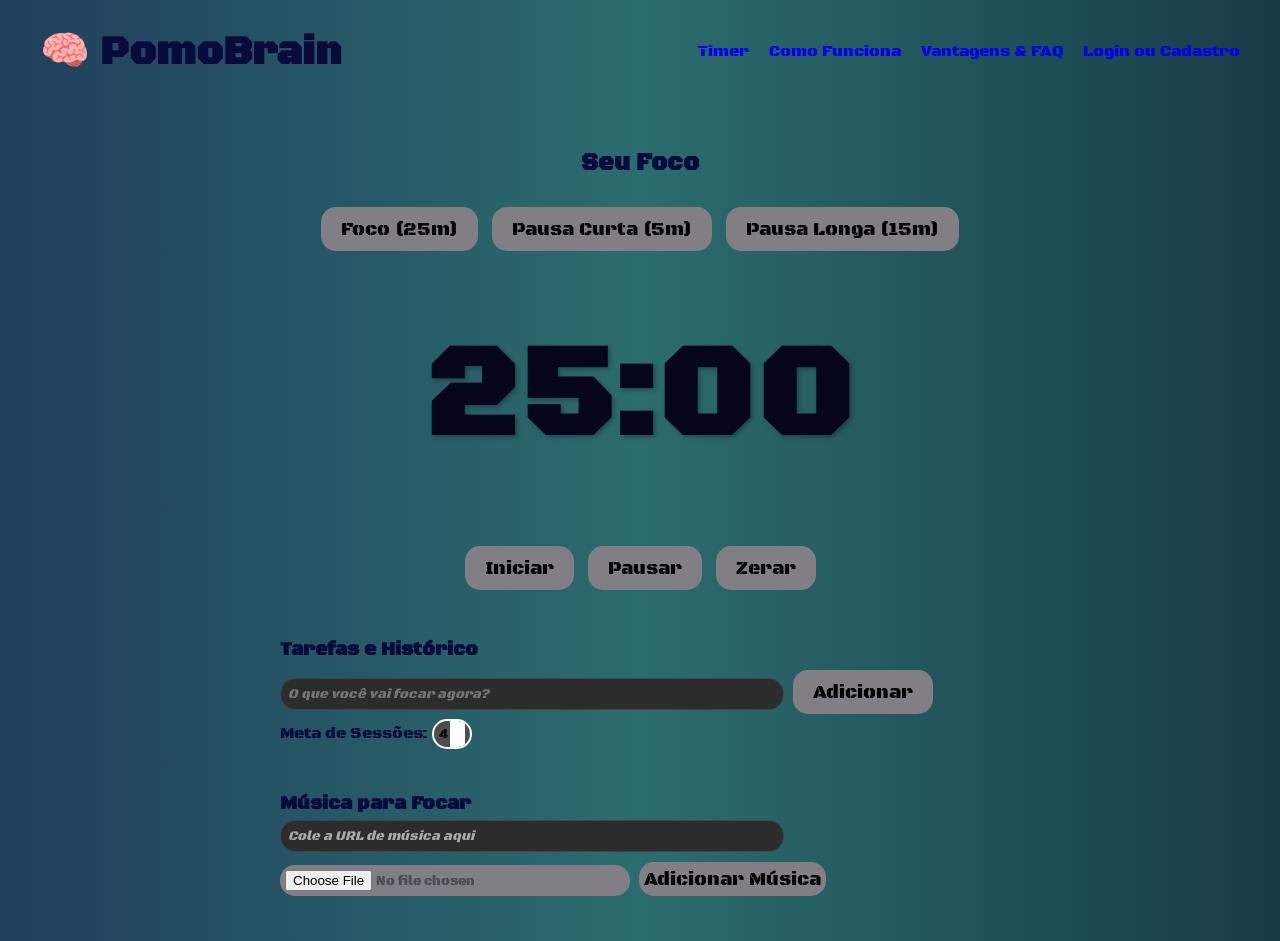
==== index.html @ 1d24f1b7 "Commit inicial do projeto Co-authored-by: Copilot <223556219+Copilot@users.noreply.github.com>" ====
<!DOCTYPE html>
<html lang="en">

<head>
    <meta charset="UTF-8">
    <meta name="viewport" content="width=device-width, initial-scale=1.0">
    <title>PomoBrain</title>
    <link rel="stylesheet" href="style.css">
</head>

<body>
    <header>
        <h1>🧠 PomoBrain</h1>
        <!-- Navegação apontando para os outros arquivos HTML -->
        <nav>
            <ul>
                <li><a href="index.html">Timer</a></li>
                <li><a href="metodo.html">Como Funciona</a></li>
                <li><a href="faq.html">Vantagens & FAQ</a></li>
                <li><a href="Login.html">Login ou Cadastro</a></li>
            </ul>
        </nav>
    </header>
    <main>
        <!-- Bloco do Cronômetro -->
        <section class="timer-container">
            <h2>Seu Foco</h2>
            <div class="modos-pomodoro">
                <button id="btn-foco">Foco (25m)</button>
                <button id="btn-pausa-curta">Pausa Curta (5m)</button>
                <button id="btn-pausa-longa">Pausa Longa (15m)</button>
            </div>
            <div class="display-tempo" id="tempo">25:00</div>
            <div class="controles">
                <button id="btn-iniciar">Iniciar</button>
                <button id="btn-pausar">Pausar</button>
                <button id="btn-zerar">Zerar</button>
            </div>
        </section>

        <!-- Bloco de Tarefas (Conectado ao modelo lógico TAREFA) -->
        <!-- Bloco de Tarefas e Histórico -->
        <section class="tarefas-container">
            <h3>Tarefas e Histórico</h3>

            <!-- Caixa para agrupar o campo de digitar e o botão -->
            <div class="input-grupo">
                <input type="text" id="nova-tarefa" placeholder="O que você vai focar agora?">
                <button id="btn-add-tarefa">Adicionar</button>
            </div>

            <!-- Lista vazia onde o JavaScript vai injetar as tarefas criadas -->
            <ul id="lista-tarefas">
                <!-- As tarefas vão aparecer aqui dentro via JavaScript -->
            </ul>
            <div class="config-sessoes">
                <label for="total-sessoes">Meta de Sessões:</label>
                <input type="number" id="total-sessoes" min="1" value="4">

            </div>
        </section>

        <!-- Bloco de Música (Conectado ao modelo lógico MIDIA_AUDIO) -->
        <section class="musica-container">
            <h3>Música para Focar</h3>
            <input type="url" id="url-musica" placeholder="Cole a URL de música aqui">
            <input type="file" id="arquivo-musica" accept="audio/*">
            <button id="btn-add-musica">Adicionar Música</button>
        </section>
    </main>

</body>

</html>
---- style.css ----
@import url('https://fonts.googleapis.com/css2?family=Black+Ops+One&family=Tiny5+Duo:ital,wght@0,100..900;1,100..900&display=swap');@charset "UTF-8";


* {
    font-family: 'Black Ops One', cursive;
    margin: 0;
    padding: 0;
    box-sizing: border-box;
}
 /* CORPO DA PÁGINA - Fundo escuro para não cansar a vista durante os estudos */
body {
    background-image: linear-gradient(90deg, #203F5C, #2b6c6e, #173B47);
    color: #080a3b;
    line-height: 1.6;
}
.timer-container {
    display: flex;
    flex-direction: column;
    align-items: center;
    justify-content: center;
    gap: 20px;
}


/* CABEÇALHO E MENU - Alinhados usando Flexbox */
header {
    padding: 20px 40px;
    display: flex;
    flex-direction: row;
    justify-content: space-between;
    align-items: center;

}
header h1 {
    font-size: 2.5rem;
    color: #080a3b;
}
nav ul {
    list-style: none;
    display: flex;
    gap: 20px;
}
nav ul li a {
    text-decoration: none;
    font-size: 1rem;
}
main {
    padding: 40px;
    max-width: 800px;
    margin: 0 auto;
    display: flex;
    flex-direction: column;
    gap: 40px;

}

.display-tempo {
    font-size: 8rem;
    font-weight: bold;
    color: #07041e;
    margin: 20px 0;
    letter-spacing: 5px;
    text-shadow: 2px 2px 4px rgba(0, 0, 0, 0.3);
}
button {
    padding: 10px 20px;
    font-size: 1.2rem;
    background-color: #817f84;
    border: none;
    border-radius: 15px;
    cursor: pointer;
    transition: background-color 0.3s ease;
    margin: 5px;


}
button:hover {
    background-color: #6b696d;
}
button:active {
    background-color: #5a585c;
    transform: scale(0.95);
}

input[type="text"], input[type="url"] {
    width: 70%;
    padding: 7px;
    margin-top: 1px;
    border-radius: 15px;
    border: 1px solid #444;
    background-color: #2c2c2c;
    color: rgb(10, 7, 7);
}

input[type="text"], input[type="url"]::placeholder {
    color: #aaa;
    font-style: italic;
}

input[type="file"], input[type="submit"] {
    padding: 5px;
    border-radius: 15px;
    border: none;
    background-color: #817f84;
    color: #4d4c4e;
    cursor: pointer;
    transition: background-color 0.3s ease;
}

#btn-add-musica {
    margin-top: 10px;
    background-color: #817f84;
    color: #000000;
    border: none;
    border-radius: 15px;
    padding: 5px;
    cursor: pointer;
    transition: background-color 0.3s ease;
}

input[type="number"] {
    width: 40px;
    padding: 5px;
    border-radius: 20px;
    border: 2px solid #fdfdfd;
    background-color: #4d4d4d;
    color: #000000;
}
#total-sessoes::-webkit-inner-spin-button,
#total-sessoes::-webkit-outer-spin-button {
  opacity: 1; /* Garante que as setas não fiquem ocultas ou transparentes */
  filter: invert(1) brightness(25); /* Inverte a cor padrão das setas para ficarem escuras sobre o fundo claro do input */
  height: 32px;
  cursor: pointer;

}
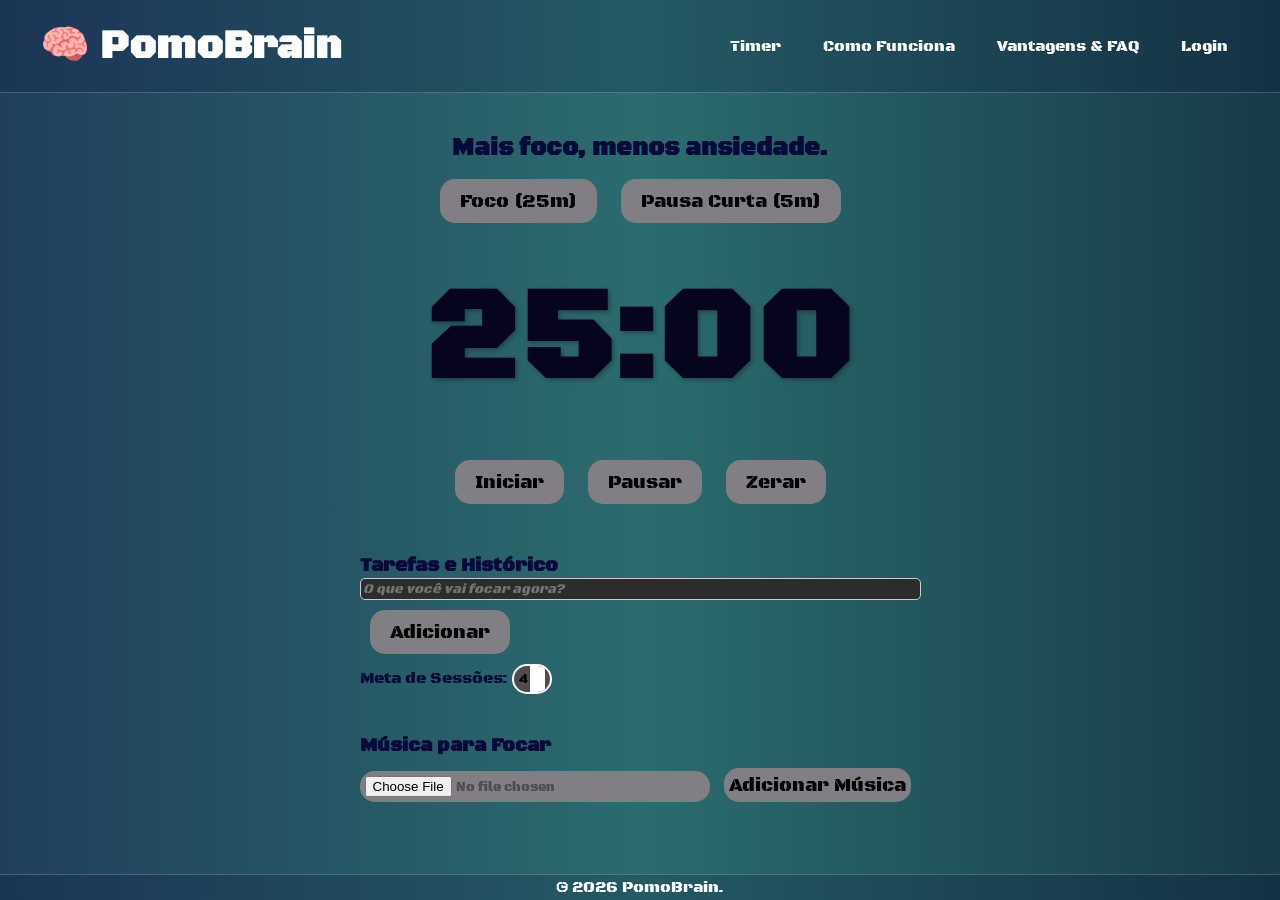
==== commit 3756a9ba: "Melhora navegacao, login e layout das paginas Co-authored-by: Copilot <223556219+Copilot@users.norep" ====
--- a/index.html
+++ b/index.html
@@ -12,23 +12,22 @@
     <header>
         <h1>🧠 PomoBrain</h1>
         <!-- Navegação apontando para os outros arquivos HTML -->
-        <nav>
+        <nav aria-label="Navegação principal">
             <ul>
-                <li><a href="index.html">Timer</a></li>
-                <li><a href="metodo.html">Como Funciona</a></li>
-                <li><a href="faq.html">Vantagens & FAQ</a></li>
-                <li><a href="Login.html">Login ou Cadastro</a></li>
+                <li><a href="index.html" aria-label="Navegação para a página de Timer">Timer</a></li>
+                <li><a href="metodo.html" aria-label="Navegação para a página 'Como Funciona'">Como Funciona</a></li>
+                <li><a href="faq.html" aria-label="Navegação para a página 'Vantagens & FAQ'">Vantagens & FAQ</a></li>
+                <li><a href="login.html" aria-label="Navegação para a página de Login ou Cadastro">Login</a></li>
             </ul>
         </nav>
     </header>
     <main>
         <!-- Bloco do Cronômetro -->
         <section class="timer-container">
-            <h2>Seu Foco</h2>
+            <h2>Mais foco, menos ansiedade.</h2>
             <div class="modos-pomodoro">
                 <button id="btn-foco">Foco (25m)</button>
                 <button id="btn-pausa-curta">Pausa Curta (5m)</button>
-                <button id="btn-pausa-longa">Pausa Longa (15m)</button>
             </div>
             <div class="display-tempo" id="tempo">25:00</div>
             <div class="controles">
@@ -63,11 +62,14 @@
         <!-- Bloco de Música (Conectado ao modelo lógico MIDIA_AUDIO) -->
         <section class="musica-container">
             <h3>Música para Focar</h3>
-            <input type="url" id="url-musica" placeholder="Cole a URL de música aqui">
             <input type="file" id="arquivo-musica" accept="audio/*">
             <button id="btn-add-musica">Adicionar Música</button>
         </section>
     </main>
+    <!-- Rodapé da página -->
+    <footer>
+        <p>&copy; 2026 PomoBrain.</p>
+    </footer>
 
 </body>
 
--- a/style.css
+++ b/style.css
@@ -1,136 +1,197 @@
-@import url('https://fonts.googleapis.com/css2?family=Black+Ops+One&family=Tiny5+Duo:ital,wght@0,100..900;1,100..900&display=swap');@charset "UTF-8";
-
+@charset "UTF-8";
+@import url("https://fonts.googleapis.com/css2?family=Black+Ops+One&family=Tiny5+Duo:ital,wght@0,100..900;1,100..900&display=swap");
 
 * {
-    font-family: 'Black Ops One', cursive;
-    margin: 0;
-    padding: 0;
-    box-sizing: border-box;
-}
- /* CORPO DA PÁGINA - Fundo escuro para não cansar a vista durante os estudos */
-body {
-    background-image: linear-gradient(90deg, #203F5C, #2b6c6e, #173B47);
-    color: #080a3b;
-    line-height: 1.6;
-}
-.timer-container {
-    display: flex;
-    flex-direction: column;
-    align-items: center;
-    justify-content: center;
-    gap: 20px;
+    font-family: "Black Ops One", cursive; /* Define a fonte padrão da página. */
+    margin: 0; /* Remove a margem padrão dos elementos. */
+    padding: 0; /* Remove o espaçamento interno padrão dos elementos. */
+    box-sizing: border-box; /* Inclui bordas e preenchimento no tamanho total dos elementos. */
 }
 
+/* Corpo da página: aplica um fundo escuro para a área de estudo. */
+body {
+    background-image: linear-gradient(90deg, #203f5c, #2b6c6e, #173b47); /* Cria um degradê horizontal no fundo. */
+    color: #080a3b; /* Define a cor padrão do texto. */
+    line-height: 1.3; /* Define a altura das linhas para melhorar a leitura. */
+    max-width: 100%;
+    min-height: 100vh; /* Garante que o corpo ocupe pelo menos a altura da tela. */
+    display: flex; /* Organiza cabeçalho, conteúdo e rodapé em coluna. */
+    flex-direction: column; /* Mantém os elementos principais na ordem vertical. */
+}
 
-/* CABEÇALHO E MENU - Alinhados usando Flexbox */
-header {
-    padding: 20px 40px;
-    display: flex;
-    flex-direction: row;
-    justify-content: space-between;
-    align-items: center;
-
-}
-header h1 {
-    font-size: 2.5rem;
-    color: #080a3b;
-}
-nav ul {
-    list-style: none;
-    display: flex;
-    gap: 20px;
-}
-nav ul li a {
-    text-decoration: none;
-    font-size: 1rem;
-}
-main {
-    padding: 40px;
-    max-width: 800px;
-    margin: 0 auto;
-    display: flex;
-    flex-direction: column;
-    gap: 40px;
+.timer-container {
+    display: flex; /* Organiza os elementos internos com Flexbox. */
+    flex-direction: column; /* Empilha os elementos na vertical. */
+    align-items: center; /* Centraliza os elementos horizontalmente. */
+    justify-content: center; /* Centraliza os elementos verticalmente. */
+    gap: 5px; /* Define o espaço entre os elementos internos. */
 
 }
 
-.display-tempo {
-    font-size: 8rem;
-    font-weight: bold;
-    color: #07041e;
-    margin: 20px 0;
-    letter-spacing: 5px;
-    text-shadow: 2px 2px 4px rgba(0, 0, 0, 0.3);
-}
-button {
-    padding: 10px 20px;
-    font-size: 1.2rem;
-    background-color: #817f84;
-    border: none;
-    border-radius: 15px;
-    cursor: pointer;
-    transition: background-color 0.3s ease;
-    margin: 5px;
-
-
-}
-button:hover {
-    background-color: #6b696d;
-}
-button:active {
-    background-color: #5a585c;
-    transform: scale(0.95);
+/* Cabeçalho e menu: distribui os itens em uma linha. */
+header {
+    background: rgba(8, 10, 59, 0.18); /* Adiciona um fundo escuro semitransparente. */
+    border-bottom: 1px solid rgba(255, 255, 255, 0.2); /* Separa o cabeçalho do conteúdo. */
+    padding: 20px 40px; /* Define o espaçamento interno do cabeçalho. */
+    display: flex; /* Organiza os itens do cabeçalho com Flexbox. */
+    flex-direction: row; /* Posiciona os itens do cabeçalho em uma linha. */
+    justify-content: space-between; /* Distribui os itens com espaço entre eles. */
+    align-items: center; /* Alinha os itens verticalmente ao centro. */
 }
 
-input[type="text"], input[type="url"] {
-    width: 70%;
-    padding: 7px;
-    margin-top: 1px;
-    border-radius: 15px;
-    border: 1px solid #444;
-    background-color: #2c2c2c;
-    color: rgb(10, 7, 7);
+header h1 {
+    font-size: 2.5rem; /* Define o tamanho do título do cabeçalho. */
+    color: #ffffff; /* Define a cor do título como branca. */
 }
 
-input[type="text"], input[type="url"]::placeholder {
-    color: #aaa;
-    font-style: italic;
+nav ul {
+    list-style: none; /* Remove os marcadores da lista de navegação. */
+    display: flex; /* Exibe os itens da navegação em uma linha. */
+    gap: 18px; /* Define o espaço entre os itens da navegação. */
+    align-items: center; /* Alinha os links ao centro. */
 }
 
-input[type="file"], input[type="submit"] {
-    padding: 5px;
-    border-radius: 15px;
-    border: none;
-    background-color: #817f84;
-    color: #4d4c4e;
-    cursor: pointer;
-    transition: background-color 0.3s ease;
+nav a {
+    display: block; /* Faz toda a área do link ser clicável. */
+    text-decoration: none; /* Remove o sublinhado dos links. */
+    font-size: 1rem; /* Define o tamanho da fonte dos links. */
+    color: #ffffff; /* Define a cor dos links como branca. */
+    padding: 8px 12px; /* Mantém o espaçamento interno igual em todos os links. */
+    border-radius: 8px; /* Arredonda os cantos dos links. */
+    transition: background-color 0.2s ease; /* Suaviza o destaque ao interagir. */
+}
+
+nav a:hover,
+nav a:focus-visible {
+    background-color: rgba(255, 255, 255, 0.18); /* Destaca o link ao passar o mouse ou navegar pelo teclado. */
+}
+
+@media (max-width: 640px) {
+    header {
+        flex-direction: column; /* Empilha o título e a navegação em telas estreitas. */
+        gap: 16px; /* Separa o título do menu. */
+        padding: 20px; /* Reduz o espaçamento lateral em telas estreitas. */
+    }
+
+    nav ul {
+        flex-wrap: wrap; /* Permite que os links ocupem mais de uma linha em telas pequenas. */
+        justify-content: center; /* Centraliza os links quando houver quebra de linha. */
+        gap: 8px; /* Reduz o espaço entre os links em telas pequenas. */
+    }
+}
+
+main {
+    flex: 1; /* Ocupa o espaço livre e empurra o rodapé para baixo. */
+    padding: 40px; /* Define o espaçamento interno do conteúdo principal. */
+    max-width: 800px; /* Limita a largura máxima do conteúdo. */
+    margin: 0 auto; /* Centraliza o conteúdo horizontalmente. */
+    display: flex; /* Organiza as seções do conteúdo com Flexbox. */
+    flex-direction: column; /* Empilha as seções verticalmente. */
+    gap: 40px; /* Define o espaço entre as seções. */
+}
+
+.display-tempo {
+    font-size: 8rem; /* Define o tamanho dos números do temporizador. */
+    font-weight: bold; /* Exibe os números do temporizador em negrito. */
+    color: #07041e; /* Define a cor dos números do temporizador. */
+    margin: 20px 0; /* Define o espaço externo acima e abaixo do temporizador. */
+    letter-spacing: 5px; /* Define o espaço entre os caracteres do temporizador. */
+    text-shadow: 2px 2px 4px rgba(0, 0, 0, 0.3); /* Adiciona uma sombra ao texto. */
+}
+
+button {
+    padding: 10px 20px; /* Define o espaçamento interno dos botões. */
+    font-size: 1.2rem; /* Define o tamanho do texto dos botões. */
+    background-color: #817f84; /* Define a cor de fundo dos botões. */
+    border: none; /* Remove a borda padrão dos botões. */
+    border-radius: 15px; /* Arredonda os cantos dos botões. */
+    cursor: pointer; /* Mostra o cursor de clique sobre os botões. */
+    transition: background-color 0.3s ease; /* Suaviza a mudança da cor de fundo. */
+    margin: 10px; /* Define o espaço externo ao redor dos botões. */
+}
+
+button:hover {
+    background-color: #6b696d; /* Escurece o fundo do botão ao passar o cursor. */
+}
+
+button:active {
+    background-color: #5a585c; /* Escurece o fundo do botão enquanto ele é pressionado. */
+    transform: scale(0.95); /* Reduz ligeiramente o botão enquanto ele é pressionado. */
+}
+
+input[type="text"],
+input[type="url"] {
+    width: 70%; /* Define a largura dos campos de texto e URL. */
+    padding: 7px; /* Define o espaçamento interno dos campos. */
+    margin-top: 1px; /* Define o espaço acima dos campos. */
+    border-radius: 15px; /* Arredonda os cantos dos campos. */
+    border: 1px solid #444; /* Define a borda dos campos. */
+    background-color: #2c2c2c; /* Define a cor de fundo dos campos. */
+    color: #ffffff; /* Define a cor do texto digitado nos campos. */
+}
+
+input[type="text"],
+input[type="url"]::placeholder {
+    color: #aaa; /* Define a cor do texto de orientação do campo. */
+    font-style: italic; /* Exibe o texto de orientação em itálico. */
+}
+
+input[type="file"],
+input[type="submit"] {
+    padding: 5px; /* Define o espaçamento interno dos controles de arquivo e envio. */
+    border-radius: 15px; /* Arredonda os cantos dos controles. */
+    border: none; /* Remove a borda padrão dos controles. */
+    background-color: #817f84; /* Define a cor de fundo dos controles. */
+    color: #4d4c4e; /* Define a cor do texto dos controles. */
+    cursor: pointer; /* Mostra o cursor de clique sobre os controles. */
+    transition: background-color 0.3s ease; /* Suaviza a mudança da cor de fundo. */
 }
 
 #btn-add-musica {
-    margin-top: 10px;
-    background-color: #817f84;
-    color: #000000;
-    border: none;
-    border-radius: 15px;
-    padding: 5px;
-    cursor: pointer;
-    transition: background-color 0.3s ease;
+    margin-top: 10px; /* Define o espaço acima do botão de adicionar música. */
+    background-color: #817f84; /* Define a cor de fundo do botão. */
+    color: #000000; /* Define a cor do texto do botão. */
+    border: none; /* Remove a borda do botão. */
+    border-radius: 15px; /* Arredonda os cantos do botão. */
+    padding: 5px; /* Define o espaçamento interno do botão. */
+    cursor: pointer; /* Mostra o cursor de clique sobre o botão. */
+    transition: background-color 0.3s ease; /* Suaviza a mudança da cor de fundo. */
 }
 
 input[type="number"] {
-    width: 40px;
-    padding: 5px;
-    border-radius: 20px;
-    border: 2px solid #fdfdfd;
-    background-color: #4d4d4d;
-    color: #000000;
+    width: 40px; /* Define a largura do campo numérico. */
+    padding: 5px; /* Define o espaçamento interno do campo numérico. */
+    border-radius: 20px; /* Arredonda os cantos do campo numérico. */
+    border: 2px solid #fdfdfd; /* Define a borda clara do campo numérico. */
+    background-color: #4d4d4d; /* Define a cor de fundo do campo numérico. */
+    color: #000000; /* Define a cor do valor digitado. */
 }
+
 #total-sessoes::-webkit-inner-spin-button,
 #total-sessoes::-webkit-outer-spin-button {
-  opacity: 1; /* Garante que as setas não fiquem ocultas ou transparentes */
-  filter: invert(1) brightness(25); /* Inverte a cor padrão das setas para ficarem escuras sobre o fundo claro do input */
-  height: 32px;
-  cursor: pointer;
+    opacity: 1; /* Mantém as setas do campo numérico visíveis. */
+    filter: invert(1) brightness(25); /* Ajusta a cor das setas para contrastar com o fundo claro. */
+    height: 32px; /* Define a altura das setas do campo numérico. */
+    cursor: pointer; /* Mostra o cursor de clique sobre as setas. */
+}
 
+input[type="text"],
+input[type="email"],
+input[type="password"] {
+    width: 100%;
+    padding: 2px;
+    border: 1px solid #ccc;
+    border-radius: 5px;
+    outline: none;
+    margin: auto;
+}
+
+footer {
+    background: rgba(8, 10, 59, 0.18); /* Adiciona um fundo escuro semitransparente ao rodapé. */
+    border-top: 1px solid rgba(255, 255, 255, 0.2); /* Separa o rodapé do conteúdo. */
+    padding: 2px 4px; /* Define o espaçamento interno do rodapé. */
+    text-align: center; /* Centraliza o texto do rodapé. */
+    color: #ffffff; /* Define a cor do texto do rodapé como branca. */
+    box-sizing: border-box; /* Inclui bordas e preenchimento no tamanho total do rodapé. */
+    
 }
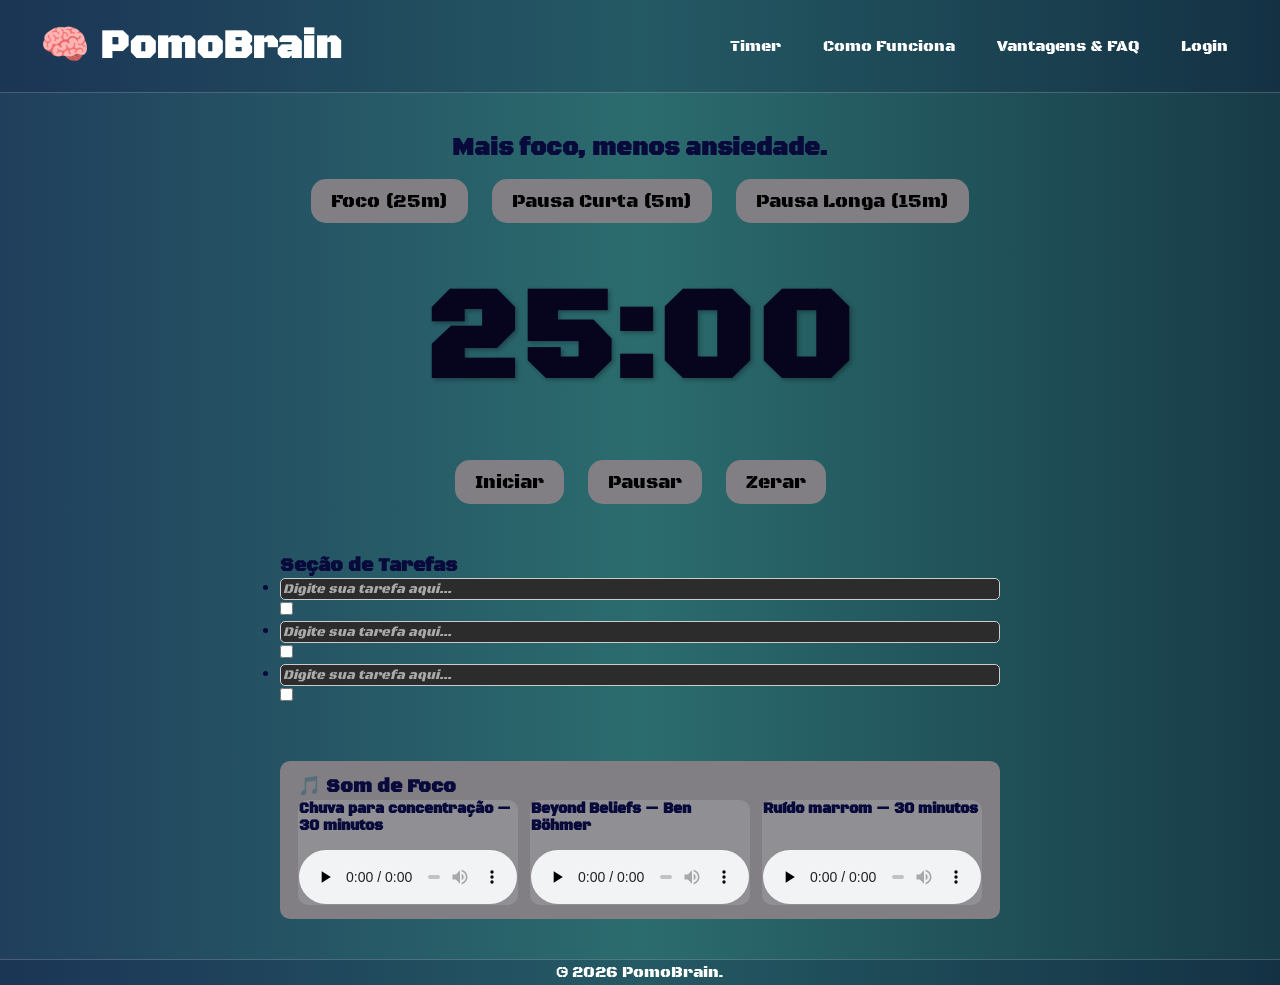
==== commit cfd59c73: ""Commit anterior ao JS"" ====
--- a/index.html
+++ b/index.html
@@ -1,76 +1,119 @@
 <!DOCTYPE html>
-<html lang="en">
+<html lang="pt-BR">
 
 <head>
     <meta charset="UTF-8">
     <meta name="viewport" content="width=device-width, initial-scale=1.0">
     <title>PomoBrain</title>
     <link rel="stylesheet" href="style.css">
+
 </head>
 
 <body>
-    <header>
-        <h1>🧠 PomoBrain</h1>
+    <div class="cabecalho" role="banner">
+        <h1 class="titulo-principal">🧠 PomoBrain</h1>
         <!-- Navegação apontando para os outros arquivos HTML -->
-        <nav aria-label="Navegação principal">
-            <ul>
-                <li><a href="index.html" aria-label="Navegação para a página de Timer">Timer</a></li>
-                <li><a href="metodo.html" aria-label="Navegação para a página 'Como Funciona'">Como Funciona</a></li>
-                <li><a href="faq.html" aria-label="Navegação para a página 'Vantagens & FAQ'">Vantagens & FAQ</a></li>
-                <li><a href="login.html" aria-label="Navegação para a página de Login ou Cadastro">Login</a></li>
+        <div class="nav" role="navigation" aria-label="Navegação principal">
+            <ul class="lista-navegacao">
+                <li class="item-navegacao"><a class="link-navegacao" href="index.html"
+                        aria-label="Navegação para a página de Timer">Timer</a></li>
+                <li class="item-navegacao"><a class="link-navegacao" href="metodo.html"
+                        aria-label="Navegação para a página 'Como Funciona'">Como Funciona</a></li>
+                <li class="item-navegacao"><a class="link-navegacao" href="faq.html"
+                        aria-label="Navegação para a página 'Vantagens & FAQ'">Vantagens & FAQ</a></li>
+                <li class="item-navegacao"><a class="link-navegacao" href="login.html"
+                        aria-label="Navegação para a página de Login ou Cadastro">Login</a></li>
             </ul>
-        </nav>
-    </header>
-    <main>
+        </div>
+    </div>
+    <div class="pagina-principal" role="main">
         <!-- Bloco do Cronômetro -->
-        <section class="timer-container">
-            <h2>Mais foco, menos ansiedade.</h2>
-            <div class="modos-pomodoro">
-                <button id="btn-foco">Foco (25m)</button>
-                <button id="btn-pausa-curta">Pausa Curta (5m)</button>
-            </div>
-            <div class="display-tempo" id="tempo">25:00</div>
-            <div class="controles">
-                <button id="btn-iniciar">Iniciar</button>
-                <button id="btn-pausar">Pausar</button>
-                <button id="btn-zerar">Zerar</button>
-            </div>
-        </section>
+        <div class="timer-container secao-timer" role="region" aria-labelledby="titulo-timer">
+            <h2 class="titulo-secao" id="titulo-timer">Mais foco, menos ansiedade.</h2>
 
-        <!-- Bloco de Tarefas (Conectado ao modelo lógico TAREFA) -->
-        <!-- Bloco de Tarefas e Histórico -->
-        <section class="tarefas-container">
-            <h3>Tarefas e Histórico</h3>
-
-            <!-- Caixa para agrupar o campo de digitar e o botão -->
-            <div class="input-grupo">
-                <input type="text" id="nova-tarefa" placeholder="O que você vai focar agora?">
-                <button id="btn-add-tarefa">Adicionar</button>
+            <div class="modos-pomodoro controles-modo" role="group" aria-label="Escolha o modo do cronômetro">
+                <button id="btn-foco" type="button" data-duracao="25" aria-pressed="true">Foco (25m)</button>
+                <button id="btn-pausa-curta" type="button" data-duracao="5" aria-pressed="false">Pausa Curta (5m)</button>
+                <button id="btn-pausa-longa" type="button" data-duracao="15" aria-pressed="false">Pausa Longa (15m)</button>
             </div>
 
-            <!-- Lista vazia onde o JavaScript vai injetar as tarefas criadas -->
-            <ul id="lista-tarefas">
-                <!-- As tarefas vão aparecer aqui dentro via JavaScript -->
-            </ul>
-            <div class="config-sessoes">
-                <label for="total-sessoes">Meta de Sessões:</label>
-                <input type="number" id="total-sessoes" min="1" value="4">
+            <div class="display-tempo" id="tempo" role="timer" aria-label="Tempo restante">25:00</div>
 
+            <div class="controles controles-timer" role="group" aria-label="Controles do cronômetro">
+                <button id="btn-iniciar" type="button">Iniciar</button>
+                <button id="btn-pausar" type="button">Pausar</button>
+                <button id="btn-zerar" type="button">Zerar</button>
             </div>
-        </section>
+        </div>
+    <!-- Bloco de Tarefas (Conectado ao modelo lógico TAREFA) -->
+    <!-- Bloco de Tarefas e Histórico -->
+    <div class="secao-tarefas" role="region" aria-labelledby="titulo-tarefas">
 
-        <!-- Bloco de Música (Conectado ao modelo lógico MIDIA_AUDIO) -->
-        <section class="musica-container">
-            <h3>Música para Focar</h3>
-            <input type="file" id="arquivo-musica" accept="audio/*">
-            <button id="btn-add-musica">Adicionar Música</button>
-        </section>
-    </main>
+        <h3 class="titulo-secao" id="titulo-tarefas"> Seção de Tarefas</h3>
+
+        <ul class="lista-simulada">
+            <li class="linha-tarefa">
+                <input type="text" class="texto-tarefa" placeholder="Digite sua tarefa aqui..."
+                    aria-label="Descrição da tarefa 1">
+                <input type="checkbox" id="t1" aria-label="Marcar tarefa 1 como concluída">
+            </li>
+            <li class="linha-tarefa">
+                <input type="text" class="texto-tarefa" placeholder="Digite sua tarefa aqui..."
+                    aria-label="Descrição da tarefa 2">
+                <input type="checkbox" id="t2" aria-label="Marcar tarefa 2 como concluída">
+            </li>
+            <li class="linha-tarefa">
+                <input type="text" class="texto-tarefa" placeholder="Digite sua tarefa aqui..."
+                    aria-label="Descrição da tarefa 3">
+                <input type="checkbox" id="t3" aria-label="Marcar tarefa 3 como concluída">
+            </li>
+        </ul>
+
+    </div>
+
+    <!-- Bloco de Música -->
+    <div class="musica-container secao-musica" role="region" aria-labelledby="titulo-musica">
+        <h3 class="titulo-secao" id="titulo-musica">🎵 Som de Foco</h3>
+
+        <div class="lista-musicas">
+            <div class="faixa-musical">
+                <h4>Chuva para concentração — 30 minutos</h4>
+                <audio controls loop preload="none" aria-label="Ouvir sons de chuva para concentração">
+                    <source src="../musicas/musica1.mp3"
+                        type="audio/mpeg">
+                    Seu navegador não oferece suporte à reprodução de áudio.
+                </audio>
+            </div>
+
+            <div class="faixa-musical">
+                <h4>Beyond Beliefs — Ben Böhmer</h4>
+                <audio controls loop preload="none" aria-label="Ouvir Beyond Beliefs, de Ben Böhmer">
+                    <source
+                        src="../musicas/musica2.mp3"
+                        type="audio/mpeg">
+                    Seu navegador não oferece suporte à reprodução de áudio.
+                </audio>
+            </div>
+
+            <div class="faixa-musical">
+                <h4>Ruído marrom — 30 minutos</h4>
+                <audio controls loop preload="none" aria-label="Ouvir ruído marrom por 30 minutos">
+                    <source
+                        src="../musicas/musica3.mp3"
+                        type="audio/mpeg">
+                    Seu navegador não oferece suporte à reprodução de áudio.
+                </audio>
+            </div>
+        </div>
+    </div>
+
+    </div>
     <!-- Rodapé da página -->
-    <footer>
-        <p>&copy; 2026 PomoBrain.</p>
-    </footer>
+    <div class="rodape" role="contentinfo">
+        <p class="texto-rodape">&copy; 2026 PomoBrain.</p>
+    </div>
 
+   
 </body>
 
 </html>
--- a/style.css
+++ b/style.css
@@ -1,197 +1,326 @@
-@charset "UTF-8";
-@import url("https://fonts.googleapis.com/css2?family=Black+Ops+One&family=Tiny5+Duo:ital,wght@0,100..900;1,100..900&display=swap");
-
+@charset "UTF-8"; /* Permite usar caracteres acentuados nesta folha de estilos. */
+@import url("https://fonts.googleapis.com/css2?family=Black+Ops+One&display=swap"); /* Carrega a fonte usada no site. */
+
+/* Define a fonte e o cálculo de tamanho padrão dos elementos. */
 * {
-    font-family: "Black Ops One", cursive; /* Define a fonte padrão da página. */
-    margin: 0; /* Remove a margem padrão dos elementos. */
-    padding: 0; /* Remove o espaçamento interno padrão dos elementos. */
-    box-sizing: border-box; /* Inclui bordas e preenchimento no tamanho total dos elementos. */
-}
-
-/* Corpo da página: aplica um fundo escuro para a área de estudo. */
+    font-family: "Black Ops One", cursive; /* Aplica a fonte principal em toda a interface. */
+    margin: 0; /* Remove margens padrão do navegador. */
+    padding: 0; /* Remove espaçamentos internos padrão do navegador. */
+    box-sizing: border-box; /* Inclui bordas e espaçamentos no tamanho dos elementos. */
+}
+
+/* Organiza o fundo e as áreas principais da página. */
 body {
-    background-image: linear-gradient(90deg, #203f5c, #2b6c6e, #173b47); /* Cria um degradê horizontal no fundo. */
+    background-image: linear-gradient(90deg, #203f5c, #2b6c6e, #173b47); /* Cria o fundo em degradê. */
     color: #080a3b; /* Define a cor padrão do texto. */
-    line-height: 1.3; /* Define a altura das linhas para melhorar a leitura. */
-    max-width: 100%;
-    min-height: 100vh; /* Garante que o corpo ocupe pelo menos a altura da tela. */
-    display: flex; /* Organiza cabeçalho, conteúdo e rodapé em coluna. */
-    flex-direction: column; /* Mantém os elementos principais na ordem vertical. */
-}
-
+    line-height: 1.3; /* Controla a distância entre linhas de texto. */
+    min-height: 100vh; /* Faz a página ocupar pelo menos a altura da janela. */
+    display: flex; /* Organiza o conteúdo em uma coluna flexível. */
+    flex-direction: column; /* Posiciona cabeçalho, conteúdo e rodapé em sequência vertical. */
+}
+
+/* Centraliza e empilha os controles do cronômetro. */
 .timer-container {
-    display: flex; /* Organiza os elementos internos com Flexbox. */
-    flex-direction: column; /* Empilha os elementos na vertical. */
-    align-items: center; /* Centraliza os elementos horizontalmente. */
-    justify-content: center; /* Centraliza os elementos verticalmente. */
-    gap: 5px; /* Define o espaço entre os elementos internos. */
-
-}
-
-/* Cabeçalho e menu: distribui os itens em uma linha. */
-header {
-    background: rgba(8, 10, 59, 0.18); /* Adiciona um fundo escuro semitransparente. */
+    display: flex; /* Ativa o alinhamento flexível dos controles. */
+    flex-direction: column; /* Coloca os controles um abaixo do outro. */
+    align-items: center; /* Centraliza os controles horizontalmente. */
+    justify-content: center; /* Centraliza os controles verticalmente. */
+    gap: 5px; /* Adiciona espaço entre os controles. */
+}
+
+/* Organiza o título e a navegação no cabeçalho. */
+.cabecalho {
+    background: rgba(8, 10, 59, 0.18); /* Aplica um fundo escuro translúcido. */
     border-bottom: 1px solid rgba(255, 255, 255, 0.2); /* Separa o cabeçalho do conteúdo. */
-    padding: 20px 40px; /* Define o espaçamento interno do cabeçalho. */
-    display: flex; /* Organiza os itens do cabeçalho com Flexbox. */
-    flex-direction: row; /* Posiciona os itens do cabeçalho em uma linha. */
-    justify-content: space-between; /* Distribui os itens com espaço entre eles. */
-    align-items: center; /* Alinha os itens verticalmente ao centro. */
-}
-
-header h1 {
-    font-size: 2.5rem; /* Define o tamanho do título do cabeçalho. */
-    color: #ffffff; /* Define a cor do título como branca. */
-}
-
-nav ul {
-    list-style: none; /* Remove os marcadores da lista de navegação. */
-    display: flex; /* Exibe os itens da navegação em uma linha. */
-    gap: 18px; /* Define o espaço entre os itens da navegação. */
-    align-items: center; /* Alinha os links ao centro. */
-}
-
-nav a {
-    display: block; /* Faz toda a área do link ser clicável. */
-    text-decoration: none; /* Remove o sublinhado dos links. */
-    font-size: 1rem; /* Define o tamanho da fonte dos links. */
-    color: #ffffff; /* Define a cor dos links como branca. */
-    padding: 8px 12px; /* Mantém o espaçamento interno igual em todos os links. */
+    padding: 20px 40px; /* Define o espaço interno do cabeçalho. */
+    display: flex; /* Alinha título e navegação em uma linha. */
+    justify-content: space-between; /* Afasta o título da navegação. */
+    align-items: center; /* Alinha os itens verticalmente. */
+}
+
+/* Destaca o título do site. */
+.titulo-principal {
+    font-size: 2.5rem; /* Define o tamanho do título. */
+    color: #ffffff; /* Exibe o título em branco. */
+}
+
+/* Exibe os links de navegação em uma linha. */
+.lista-navegacao {
+    list-style: none; /* Remove os marcadores da lista. */
+    display: flex; /* Alinha os links horizontalmente. */
+    gap: 18px; /* Espaça os links. */
+    align-items: center; /* Alinha os links verticalmente. */
+}
+
+/* Define a aparência e a área clicável dos links. */
+.link-navegacao {
+    display: block; /* Torna toda a área interna clicável. */
+    text-decoration: none; /* Remove o sublinhado. */
+    font-size: 1rem; /* Define o tamanho do texto dos links. */
+    color: #ffffff; /* Exibe os links em branco. */
+    padding: 8px 12px; /* Aumenta a área clicável dos links. */
     border-radius: 8px; /* Arredonda os cantos dos links. */
-    transition: background-color 0.2s ease; /* Suaviza o destaque ao interagir. */
-}
-
-nav a:hover,
-nav a:focus-visible {
-    background-color: rgba(255, 255, 255, 0.18); /* Destaca o link ao passar o mouse ou navegar pelo teclado. */
-}
-
+    transition: background-color 0.2s ease; /* Suaviza a mudança de fundo ao interagir. */
+}
+
+/* Destaca os links ao passar o mouse ou navegar pelo teclado. */
+.link-navegacao:hover,
+.link-navegacao:focus-visible {
+    background-color: rgba(255, 255, 255, 0.18); /* Aplica um fundo claro translúcido. */
+}
+
+/* Ajusta o cabeçalho e a navegação em telas estreitas. */
 @media (max-width: 640px) {
-    header {
-        flex-direction: column; /* Empilha o título e a navegação em telas estreitas. */
-        gap: 16px; /* Separa o título do menu. */
-        padding: 20px; /* Reduz o espaçamento lateral em telas estreitas. */
+    .cabecalho {
+        flex-direction: column; /* Empilha o título e a navegação. */
+        gap: 16px; /* Separa o título dos links. */
+        padding: 20px; /* Reduz o espaço lateral do cabeçalho. */
     }
 
-    nav ul {
-        flex-wrap: wrap; /* Permite que os links ocupem mais de uma linha em telas pequenas. */
-        justify-content: center; /* Centraliza os links quando houver quebra de linha. */
-        gap: 8px; /* Reduz o espaço entre os links em telas pequenas. */
+    .lista-navegacao {
+        flex-wrap: wrap; /* Permite que os links ocupem mais de uma linha. */
+        justify-content: center; /* Centraliza os links quando eles quebrarem de linha. */
+        gap: 8px; /* Reduz o espaço entre os links. */
     }
 }
 
-main {
-    flex: 1; /* Ocupa o espaço livre e empurra o rodapé para baixo. */
-    padding: 40px; /* Define o espaçamento interno do conteúdo principal. */
-    max-width: 800px; /* Limita a largura máxima do conteúdo. */
+/* Limita e centraliza o conteúdo de todas as páginas. */
+.pagina-principal {
+    flex: 1; /* Ocupa o espaço livre e mantém o rodapé no fim da página. */
+    padding: 40px; /* Adiciona espaço ao redor do conteúdo. */
+    max-width: 800px; /* Evita que o conteúdo fique largo demais. */
     margin: 0 auto; /* Centraliza o conteúdo horizontalmente. */
-    display: flex; /* Organiza as seções do conteúdo com Flexbox. */
-    flex-direction: column; /* Empilha as seções verticalmente. */
-    gap: 40px; /* Define o espaço entre as seções. */
-}
-
+    display: flex; /* Organiza as seções em coluna. */
+    flex-direction: column; /* Empilha as seções. */
+    gap: 40px; /* Separa as seções. */
+}
+
+/* Destaca o tempo exibido no cronômetro. */
 .display-tempo {
-    font-size: 8rem; /* Define o tamanho dos números do temporizador. */
-    font-weight: bold; /* Exibe os números do temporizador em negrito. */
-    color: #07041e; /* Define a cor dos números do temporizador. */
-    margin: 20px 0; /* Define o espaço externo acima e abaixo do temporizador. */
-    letter-spacing: 5px; /* Define o espaço entre os caracteres do temporizador. */
-    text-shadow: 2px 2px 4px rgba(0, 0, 0, 0.3); /* Adiciona uma sombra ao texto. */
-}
-
+    font-size: 8rem; /* Aumenta os números do cronômetro. */
+    font-weight: bold; /* Reforça o destaque dos números. */
+    color: #07041e; /* Define a cor do tempo. */
+    margin: 20px 0; /* Separa o tempo dos controles. */
+    letter-spacing: 5px; /* Afasta os caracteres. */
+    text-shadow: 2px 2px 4px rgba(0, 0, 0, 0.3); /* Adiciona sombra ao texto. */
+}
+
+/* Define a aparência padrão dos botões. */
 button {
-    padding: 10px 20px; /* Define o espaçamento interno dos botões. */
-    font-size: 1.2rem; /* Define o tamanho do texto dos botões. */
-    background-color: #817f84; /* Define a cor de fundo dos botões. */
-    border: none; /* Remove a borda padrão dos botões. */
-    border-radius: 15px; /* Arredonda os cantos dos botões. */
-    cursor: pointer; /* Mostra o cursor de clique sobre os botões. */
-    transition: background-color 0.3s ease; /* Suaviza a mudança da cor de fundo. */
-    margin: 10px; /* Define o espaço externo ao redor dos botões. */
-}
-
+    padding: 10px 20px; /* Define o espaço interno do botão. */
+    font-size: 1.2rem; /* Define o tamanho do texto do botão. */
+    background-color: #817f84; /* Define a cor de fundo do botão. */
+    border: none; /* Remove a borda padrão. */
+    border-radius: 15px; /* Arredonda os cantos. */
+    cursor: pointer; /* Indica que o botão pode ser clicado. */
+    transition: background-color 0.3s ease; /* Suaviza a mudança de cor. */
+    margin: 10px; /* Separa o botão dos elementos próximos. */
+}
+
+/* Escurece o botão quando o cursor está sobre ele. */
 button:hover {
-    background-color: #6b696d; /* Escurece o fundo do botão ao passar o cursor. */
-}
-
+    background-color: #6b696d; /* Aplica um fundo mais escuro. */
+}
+
+/* Indica visualmente quando o botão está pressionado. */
 button:active {
-    background-color: #5a585c; /* Escurece o fundo do botão enquanto ele é pressionado. */
-    transform: scale(0.95); /* Reduz ligeiramente o botão enquanto ele é pressionado. */
-}
-
-input[type="text"],
-input[type="url"] {
-    width: 70%; /* Define a largura dos campos de texto e URL. */
-    padding: 7px; /* Define o espaçamento interno dos campos. */
-    margin-top: 1px; /* Define o espaço acima dos campos. */
-    border-radius: 15px; /* Arredonda os cantos dos campos. */
-    border: 1px solid #444; /* Define a borda dos campos. */
-    background-color: #2c2c2c; /* Define a cor de fundo dos campos. */
-    color: #ffffff; /* Define a cor do texto digitado nos campos. */
-}
-
-input[type="text"],
-input[type="url"]::placeholder {
-    color: #aaa; /* Define a cor do texto de orientação do campo. */
-    font-style: italic; /* Exibe o texto de orientação em itálico. */
-}
-
-input[type="file"],
-input[type="submit"] {
-    padding: 5px; /* Define o espaçamento interno dos controles de arquivo e envio. */
-    border-radius: 15px; /* Arredonda os cantos dos controles. */
-    border: none; /* Remove a borda padrão dos controles. */
-    background-color: #817f84; /* Define a cor de fundo dos controles. */
-    color: #4d4c4e; /* Define a cor do texto dos controles. */
-    cursor: pointer; /* Mostra o cursor de clique sobre os controles. */
-    transition: background-color 0.3s ease; /* Suaviza a mudança da cor de fundo. */
-}
-
-#btn-add-musica {
-    margin-top: 10px; /* Define o espaço acima do botão de adicionar música. */
-    background-color: #817f84; /* Define a cor de fundo do botão. */
-    color: #000000; /* Define a cor do texto do botão. */
-    border: none; /* Remove a borda do botão. */
-    border-radius: 15px; /* Arredonda os cantos do botão. */
-    padding: 5px; /* Define o espaçamento interno do botão. */
-    cursor: pointer; /* Mostra o cursor de clique sobre o botão. */
-    transition: background-color 0.3s ease; /* Suaviza a mudança da cor de fundo. */
-}
-
-input[type="number"] {
-    width: 40px; /* Define a largura do campo numérico. */
-    padding: 5px; /* Define o espaçamento interno do campo numérico. */
-    border-radius: 20px; /* Arredonda os cantos do campo numérico. */
-    border: 2px solid #fdfdfd; /* Define a borda clara do campo numérico. */
-    background-color: #4d4d4d; /* Define a cor de fundo do campo numérico. */
-    color: #000000; /* Define a cor do valor digitado. */
-}
-
-#total-sessoes::-webkit-inner-spin-button,
-#total-sessoes::-webkit-outer-spin-button {
-    opacity: 1; /* Mantém as setas do campo numérico visíveis. */
-    filter: invert(1) brightness(25); /* Ajusta a cor das setas para contrastar com o fundo claro. */
-    height: 32px; /* Define a altura das setas do campo numérico. */
-    cursor: pointer; /* Mostra o cursor de clique sobre as setas. */
-}
-
+    background-color: #5a585c; /* Escurece o fundo durante o clique. */
+    transform: scale(0.95); /* Reduz ligeiramente o botão. */
+}
+
+/* Define o tamanho e o formato dos campos dos formulários. */
 input[type="text"],
 input[type="email"],
 input[type="password"] {
+    width: 100%; /* Faz o campo ocupar a largura disponível. */
+    padding: 2px; /* Adiciona um pequeno espaço interno. */
+    border: 1px solid #ccc; /* Delimita o campo com uma borda discreta. */
+    border-radius: 5px; /* Arredonda os cantos do campo. */
+    margin: auto; /* Centraliza o campo no contêiner. */
+}
+
+/* Mantém os campos de tarefa escuros e com texto claro. */
+input[type="text"] {
+    background-color: #2c2c2c; /* Define o fundo escuro dos campos de tarefa. */
+    color: #ffffff; /* Define a cor do texto digitado. */
+}
+
+/* Diferencia o texto de orientação dos campos de tarefa. */
+input[type="text"]::placeholder {
+    color: #aaa; /* Exibe o texto de orientação em cinza claro. */
+    font-style: italic; /* Exibe o texto de orientação em itálico. */
+}
+
+/* Risca a descrição da tarefa quando a caixa correspondente é marcada. */
+.lista-simulada li:has(input[type="checkbox"]:checked) .texto-tarefa {
+    background-image: linear-gradient(transparent 49%, rgba(255, 255, 255, 0.75) 49%, rgba(255, 255, 255, 0.75) 51%, transparent 51%); /* Desenha uma linha sobre o texto da tarefa. */
+}
+
+/* Estiliza o rodapé das páginas. */
+.rodape {
+    background: rgba(8, 10, 59, 0.18); /* Aplica um fundo escuro translúcido. */
+    border-top: 1px solid rgba(255, 255, 255, 0.2); /* Separa o rodapé do conteúdo. */
+    padding: 2px 4px; /* Define o espaço interno do rodapé. */
+    text-align: center; /* Centraliza o texto do rodapé. */
+    color: #ffffff; /* Exibe o texto em branco. */
+}
+
+/* Desenha o separador usado na página de acesso. */
+.divisor-conteudo {
+    width: 100%; /* Faz o separador ocupar a largura disponível. */
+    border-top: 1px solid rgba(255, 255, 255, 0.6); /* Desenha a linha divisória. */
+}
+
+/* Cria o painel que agrupa o título e as opções de áudio. */
+.musica-container {
+    background-color: #817f84; /* Diferencia a área de música do fundo da página. */
+    padding: 14px 18px; /* Define o espaço interno do painel. */
+    border-radius: 10px; /* Arredonda os cantos do painel. */
+    margin-top: 15px; /* Separa o painel da seção anterior. */
+}
+
+/* Organiza as faixas musicais em três colunas. */
+.lista-musicas {
+    display: grid; /* Ativa o layout em grade. */
+    grid-template-columns: repeat(3, minmax(0, 1fr)); /* Cria colunas iguais e evita que os players transbordem. */
+    gap: 12px; /* Espaça os cartões. */
+}
+
+/* Define o visual de cada faixa musical. */
+.faixa-musical {
+    min-width: 0; /* Impede que o cartão ultrapasse sua coluna. */
+    padding: 1px; /* Adiciona espaço interno. */
+    border-radius: 10px; /* Arredonda os cantos do cartão. */
+    background-color: rgba(255, 255, 255, 0.12); /* Destaca o cartão com fundo translúcido. */
+}
+
+/* Mantém os títulos alinhados e compactos. */
+.faixa-musical h4 {
+    min-height: 2.4em; /* Reserva espaço para até duas linhas de título. */
+    margin-bottom: 15px; /* Separa o título do player. */
+    font-size: 0.9rem; /* Ajusta o título ao tamanho do cartão. */
+    line-height: 1.2; /* Aproxima as linhas do título. */
+}
+
+/* Ajusta o player à largura do cartão. */
+.musica-container audio {
+    display: block; /* Remove o espaço extra de elemento em linha. */
+    width: 100%; /* Faz o player preencher o cartão. */
+}
+
+/* Empilha as faixas e reduz o espaço lateral em telas estreitas. */
+@media (max-width: 640px) {
+    .pagina-principal {
+        padding: 24px; /* Reduz o espaço ao redor do conteúdo. */
+        gap: 24px; /* Aproxima as seções. */
+    }
+
+    /* Reduz o espaço interno dos cartões em telas pequenas. */
+    .secao-conteudo {
+        padding: 18px; /* Evita que o conteúdo fique apertado em telas estreitas. */
+    }
+}
+
+/* Separa os títulos do conteúdo em cada cartão do método. */
+.secao-como-funciona h2,
+.secao-regras h2,
+.secao-dicas h2 {
+    margin-bottom: 16px; /* Cria espaço entre o título e a lista. */
+    font-size: 1.4rem; /* Define um tamanho consistente para os títulos. */
+}
+
+/* Alinha as listas e reserva espaço para seus marcadores. */
+.step-list,
+.rules-list,
+.secao-dicas ul {
+    padding-left: 24px; /* Mantém os marcadores dentro do cartão. */
+}
+
+/* Separa os itens para facilitar a leitura das instruções. */
+.step-list li,
+.rules-list li,
+.secao-dicas li {
+    margin-bottom: 12px; /* Cria espaço entre as instruções. */
+}
+
+/* Remove o espaço excedente depois do último item de cada lista. */
+.step-list li:last-child,
+.rules-list li:last-child,
+.secao-dicas li:last-child {
+    margin-bottom: 0; /* Alinha o fim da lista ao espaço interno do cartão. */
+}
+
+/* Destaca os nomes das etapas e regras importantes. */
+.secao-como-funciona strong,
+.secao-regras strong,
+.secao-dicas strong {
+    color: #173b47; /* Diferencia os trechos em negrito do restante do texto. */
+}
+
+/* Define a cor dos títulos dos cartões de conteúdo. */
+.secao-conteudo h2 {
+    color: #173b47;
+}
+
+/* Dá formato comum às seções de conteúdo do FAQ. */
+.secao-conteudo{
+    width: 100%; /* Faz cada seção preencher a largura disponível. */
+    padding: 24px; /* Separa o texto das bordas do cartão. */
+    background-color: rgba(255, 255, 255, 0.12); /* Destaca o cartão sobre o fundo da página. */
+    border-left: 5px solid #2b6c6e; /* Identifica visualmente o início de cada seção. */
+    border-radius: 12px; /* Arredonda os cantos dos cartões. */
+}
+
+/* Espaça os títulos dos cartões de benefícios. */
+.card-beneficio h3 {
+    padding: 5px;
+    margin-bottom: 5px;
+}
+
+/* Organiza o título e a resposta de cada categoria do FAQ. */
+.faq-categoria h3 {
+    margin-bottom: 5px;
+    padding-bottom: 5px;
+}
+
+.faq-categoria p {
+    color: #173b47;
+}
+
+/* Centraliza e apresenta o formulário de login como um cartão. */
+.secao-login {
     width: 100%;
-    padding: 2px;
-    border: 1px solid #ccc;
-    border-radius: 5px;
-    outline: none;
-    margin: auto;
-}
-
-footer {
-    background: rgba(8, 10, 59, 0.18); /* Adiciona um fundo escuro semitransparente ao rodapé. */
-    border-top: 1px solid rgba(255, 255, 255, 0.2); /* Separa o rodapé do conteúdo. */
-    padding: 2px 4px; /* Define o espaçamento interno do rodapé. */
-    text-align: center; /* Centraliza o texto do rodapé. */
-    color: #ffffff; /* Define a cor do texto do rodapé como branca. */
-    box-sizing: border-box; /* Inclui bordas e preenchimento no tamanho total do rodapé. */
-    
-}+    max-width: 420px;
+    align-self: center;
+    padding: 24px;
+    color: #ffffff;
+    background: rgba(255, 255, 255, 0.12);
+    border-radius: 12px;
+}
+
+/* Separa e centraliza o título do formulário de login. */
+.secao-login h2 {
+    margin-bottom: 20px;
+    text-align: center;
+}
+
+/* Remove a borda padrão e os espaçadores antigos do formulário. */
+.formulario-login fieldset {
+    border: 0;
+}
+
+.formulario-login br {
+    display: none;
+}
+
+/* Organiza visualmente os rótulos dos campos de login. */
+.formulario-login label {
+    display: block;
+    margin: 12px 0 6px;
+}
+
+/* Faz o botão de login ocupar a largura do formulário. */
+.formulario-login button {
+    width: 100%;
+    margin: 16px 0 0;
+}
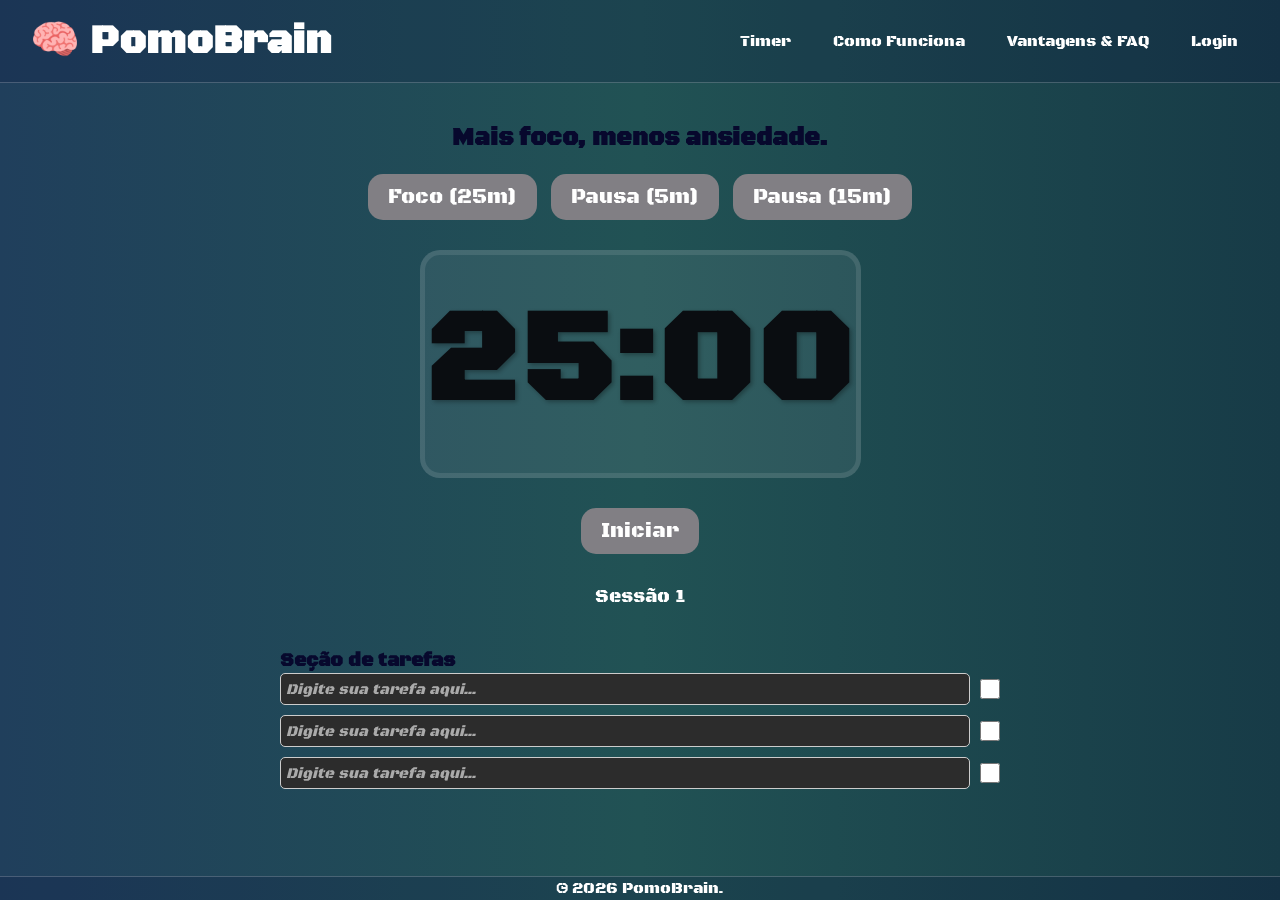
==== commit 2dc5735b: "Projeto Finalizado!" ====
--- a/index.html
+++ b/index.html
@@ -4,116 +4,89 @@
 <head>
     <meta charset="UTF-8">
     <meta name="viewport" content="width=device-width, initial-scale=1.0">
-    <title>PomoBrain</title>
-    <link rel="stylesheet" href="style.css">
-
+    <title>PomoBrain - Timer</title>
+    <link rel="stylesheet" href="assets/css/style.css">
+    <script src="assets/js/script.js" defer></script>
 </head>
 
 <body>
-    <div class="cabecalho" role="banner">
+
+    <!-- Cabeçalho -->
+    <div class="cabecalho" id="bloco-cabecalho">
         <h1 class="titulo-principal">🧠 PomoBrain</h1>
-        <!-- Navegação apontando para os outros arquivos HTML -->
-        <div class="nav" role="navigation" aria-label="Navegação principal">
+
+        <div class="navegacao" id="bloco-navegacao">
             <ul class="lista-navegacao">
-                <li class="item-navegacao"><a class="link-navegacao" href="index.html"
-                        aria-label="Navegação para a página de Timer">Timer</a></li>
-                <li class="item-navegacao"><a class="link-navegacao" href="metodo.html"
-                        aria-label="Navegação para a página 'Como Funciona'">Como Funciona</a></li>
-                <li class="item-navegacao"><a class="link-navegacao" href="faq.html"
-                        aria-label="Navegação para a página 'Vantagens & FAQ'">Vantagens & FAQ</a></li>
-                <li class="item-navegacao"><a class="link-navegacao" href="login.html"
-                        aria-label="Navegação para a página de Login ou Cadastro">Login</a></li>
+                <li class="item-navegacao"><a class="link-navegacao" href="index.html">Timer</a></li>
+                <li class="item-navegacao"><a class="link-navegacao" href="pages/metodo.html">Como Funciona</a></li>
+                <li class="item-navegacao"><a class="link-navegacao" href="pages/faq.html">Vantagens & FAQ</a></li>
+                <li class="item-navegacao"><a class="link-navegacao" href="pages/login.html">Login</a></li>
             </ul>
         </div>
     </div>
-    <div class="pagina-principal" role="main">
+
+    <!-- Conteúdo Principal -->
+    <div class="pagina-principal" id="conteudo-principal">
+
         <!-- Bloco do Cronômetro -->
-        <div class="timer-container secao-timer" role="region" aria-labelledby="titulo-timer">
-            <h2 class="titulo-secao" id="titulo-timer">Mais foco, menos ansiedade.</h2>
+        <!-- Bloco do Cronômetro -->
+        <div class="timer-container" id="bloco-timer">
+            <h2 class="titulo-secao" id="mensagem-texto">Mais foco, menos ansiedade.</h2>
 
-            <div class="modos-pomodoro controles-modo" role="group" aria-label="Escolha o modo do cronômetro">
-                <button id="btn-foco" type="button" data-duracao="25" aria-pressed="true">Foco (25m)</button>
-                <button id="btn-pausa-curta" type="button" data-duracao="5" aria-pressed="false">Pausa Curta (5m)</button>
-                <button id="btn-pausa-longa" type="button" data-duracao="15" aria-pressed="false">Pausa Longa (15m)</button>
+            <!-- Botões de Modos (Foco, Pausa Curta, Pausa Longa) -->
+            <div class="grupo-botoes-modo" id="botoes-modo">
+                <button class="botao-modo" type="button" id="btn-foco">Foco (25m)</button>
+                <button class="botao-modo" type="button" id="btn-curta">Pausa (5m)</button>
+                <button class="botao-modo" type="button" id="btn-longa">Pausa (15m)</button>
             </div>
 
-            <div class="display-tempo" id="tempo" role="timer" aria-label="Tempo restante">25:00</div>
+            <!-- Display do Tempo -->
+            <div class="display-tempo" id="tempo-display">25:00</div>
 
-            <div class="controles controles-timer" role="group" aria-label="Controles do cronômetro">
-                <button id="btn-iniciar" type="button">Iniciar</button>
-                <button id="btn-pausar" type="button">Pausar</button>
-                <button id="btn-zerar" type="button">Zerar</button>
+            <!-- Botão Único de Controle (Iniciar/Pausar) -->
+            <div class="grupo-botoes-controle" id="botoes-controle">
+                <button class="botao-controle" type="button" id="btn-acao">Iniciar</button>
+            </div>
+
+            <!-- Contador de Sessões -->
+            <p class="contador-texto" id="contador-texto">Sessão 1</p>
+
+        </div>
+
+        <!-- Bloco de Tarefas -->
+        <div class="secao-tarefas" id="bloco-tarefas">
+            <h3 class="titulo-secao">Seção de tarefas</h3>
+
+            <div class="container-lista">
+                <ul class="lista-tarefas" id="lista-tarefas">
+
+                    <!-- Os inputs foram agrupados para facilitar o CSS com Flexbox -->
+                    <li class="item-tarefa" data-tarefa-id="1">
+                        <input class="input-tarefa" type="text" placeholder="Digite sua tarefa aqui...">
+                        <input class="checkbox-tarefa" type="checkbox" data-acao="concluir-tarefa">
+                    </li>
+
+                    <li class="item-tarefa" data-tarefa-id="2">
+                        <input class="input-tarefa" type="text" placeholder="Digite sua tarefa aqui...">
+                        <input class="checkbox-tarefa" type="checkbox" data-acao="concluir-tarefa">
+                    </li>
+
+                    <li class="item-tarefa" data-tarefa-id="3">
+                        <input class="input-tarefa" type="text" placeholder="Digite sua tarefa aqui...">
+                        <input class="checkbox-tarefa" type="checkbox" data-acao="concluir-tarefa">
+                    </li>
+                </ul>
             </div>
         </div>
-    <!-- Bloco de Tarefas (Conectado ao modelo lógico TAREFA) -->
-    <!-- Bloco de Tarefas e Histórico -->
-    <div class="secao-tarefas" role="region" aria-labelledby="titulo-tarefas">
-
-        <h3 class="titulo-secao" id="titulo-tarefas"> Seção de Tarefas</h3>
-
-        <ul class="lista-simulada">
-            <li class="linha-tarefa">
-                <input type="text" class="texto-tarefa" placeholder="Digite sua tarefa aqui..."
-                    aria-label="Descrição da tarefa 1">
-                <input type="checkbox" id="t1" aria-label="Marcar tarefa 1 como concluída">
-            </li>
-            <li class="linha-tarefa">
-                <input type="text" class="texto-tarefa" placeholder="Digite sua tarefa aqui..."
-                    aria-label="Descrição da tarefa 2">
-                <input type="checkbox" id="t2" aria-label="Marcar tarefa 2 como concluída">
-            </li>
-            <li class="linha-tarefa">
-                <input type="text" class="texto-tarefa" placeholder="Digite sua tarefa aqui..."
-                    aria-label="Descrição da tarefa 3">
-                <input type="checkbox" id="t3" aria-label="Marcar tarefa 3 como concluída">
-            </li>
-        </ul>
 
     </div>
 
-    <!-- Bloco de Música -->
-    <div class="musica-container secao-musica" role="region" aria-labelledby="titulo-musica">
-        <h3 class="titulo-secao" id="titulo-musica">🎵 Som de Foco</h3>
-
-        <div class="lista-musicas">
-            <div class="faixa-musical">
-                <h4>Chuva para concentração — 30 minutos</h4>
-                <audio controls loop preload="none" aria-label="Ouvir sons de chuva para concentração">
-                    <source src="../musicas/musica1.mp3"
-                        type="audio/mpeg">
-                    Seu navegador não oferece suporte à reprodução de áudio.
-                </audio>
-            </div>
-
-            <div class="faixa-musical">
-                <h4>Beyond Beliefs — Ben Böhmer</h4>
-                <audio controls loop preload="none" aria-label="Ouvir Beyond Beliefs, de Ben Böhmer">
-                    <source
-                        src="../musicas/musica2.mp3"
-                        type="audio/mpeg">
-                    Seu navegador não oferece suporte à reprodução de áudio.
-                </audio>
-            </div>
-
-            <div class="faixa-musical">
-                <h4>Ruído marrom — 30 minutos</h4>
-                <audio controls loop preload="none" aria-label="Ouvir ruído marrom por 30 minutos">
-                    <source
-                        src="../musicas/musica3.mp3"
-                        type="audio/mpeg">
-                    Seu navegador não oferece suporte à reprodução de áudio.
-                </audio>
-            </div>
-        </div>
-    </div>
-
-    </div>
-    <!-- Rodapé da página -->
-    <div class="rodape" role="contentinfo">
+    <!-- Rodapé -->
+    <div class="rodape" id="bloco-rodape">
         <p class="texto-rodape">&copy; 2026 PomoBrain.</p>
     </div>
-
-   
+    <!-- Áudio oculto para o alarme -->
+    <audio id="som-alarme" src="assets/audio/alarme.mp3" preload="auto"></audio>
 </body>
 
 </html>
--- a/assets/css/style.css
+++ b/assets/css/style.css
@@ -0,0 +1,294 @@
+@charset "UTF-8";
+@import url("https://fonts.googleapis.com/css2?family=Black+Ops+One&display=swap");
+
+/* =========================================
+   1. RESET E BASE
+   ========================================= */
+*{
+    font-family: "Black Ops One", cursive;
+    margin: 0;
+    padding: 0;
+    box-sizing: border-box;
+}
+
+body {
+    background-image: linear-gradient(90deg, #203f5c, #215254, #173b47);
+    color: #07082d;
+    line-height: 1.3;
+    min-height: 100vh;
+    display: flex;
+    flex-direction: column;
+}
+
+/* =========================================
+   2. ESTRUTURA PRINCIPAL
+   ========================================= */
+.pagina-principal {
+    flex: 1;
+    padding: 40px;
+    max-width: 800px;
+    margin: 0 auto;
+    display: flex;
+    flex-direction: column;
+    gap: 40px;
+    width: 100%;
+}
+
+.cabecalho {
+    background: rgba(8, 10, 59, 0.18);
+    border-bottom: 1px solid rgba(255, 255, 255, 0.2);
+    padding: 15px 30px;
+    display: flex;
+    justify-content: space-between;
+    align-items: center;
+}
+
+.titulo-principal {
+    font-size: 2.5rem;
+    color: #ffffff;
+    
+}
+
+.lista-navegacao {
+    list-style: none;
+    display: flex;
+    gap: 18px;
+    align-items: center;
+}
+
+.link-navegacao {
+    display: block;
+    text-decoration: none;
+    font-size: 1rem;
+    color: #ffffff;
+    padding: 8px 12px;
+    border-radius: 8px;
+    transition: background-color 0.2s ease;
+}
+
+.link-navegacao:hover,
+.link-navegacao:focus-visible {
+    background-color: rgba(255, 255, 255, 0.18);
+}
+
+.rodape {
+    background: rgba(8, 10, 59, 0.18);
+    border-top: 1px solid rgba(255, 255, 255, 0.2);
+    padding: 1px;
+    text-align: center;
+    color: #ffffff;
+}
+
+/* =========================================
+   3. CRONÔMETRO (TIMER)
+   ========================================= */
+.timer-container {
+    display: flex;
+    flex-direction: column;
+    align-items: center;
+    justify-content: center;
+    gap: 15px;
+    text-align: center;
+}
+
+.display-tempo {
+    font-size: 8rem;
+    font-weight: bold;
+    color: #07041e;
+    margin: 10px 0;
+    letter-spacing: 5px;
+    text-shadow: 2px 2px 4px rgba(0, 0, 0, 0.3);
+    background-color: rgba(255, 255, 255, 0.07); /* Fundo do card */
+    border: 5px solid rgba(255, 255, 255, 0.1);
+    border-radius: 20px;
+    color: #0a0d11;    /* Deixa o texto da lista claro para dar leitura */
+    line-height: 1.7;
+}
+
+.contador-texto {
+    color: #ffffff;
+    font-size: 1.2rem;
+    margin-top: 10px;
+}
+
+/* Botões Gerais */
+button {
+    padding: 10px 20px;
+    font-size: 1.3rem;
+    background-color: #817f84;
+    color: #ffffff;
+    border: none;
+    border-radius: 15px;
+    cursor: pointer;
+    transition: background-color 0.3s ease, transform 0.1s ease;
+    margin: 5px;
+}
+
+button:hover {
+    background-color: #6b696d;
+}
+
+button:active {
+    background-color: #5a585c;
+    transform: scale(1.05);
+}
+
+/* =========================================
+   4. TAREFAS
+   ========================================= */
+.secao-tarefas {
+    width: 100%;
+}
+
+.lista-tarefas {
+    list-style: none;
+    padding: 0;
+}
+
+.item-tarefa {
+    display: flex;
+    align-items: center;
+    gap: 10px;
+    margin-bottom: 10px;
+}
+
+.input-tarefa {
+    flex: 1;
+    padding: 5px;
+    background-color: #2c2c2c;
+    color: #ffffff;
+    border: 1px solid #ccc;
+    border-radius: 5px;
+    font-size: 1rem;
+
+}
+
+.input-tarefa::placeholder {
+    color: #aaa;
+    font-style: italic;
+    font-size:15px;
+}
+
+.checkbox-tarefa {
+    width: 20px;
+    height: 20px;
+    cursor: pointer;
+}
+
+/* Risca o texto quando o checkbox é marcado */
+.item-tarefa:has(.checkbox-tarefa:checked) .input-tarefa {
+    background-image: linear-gradient(transparent 49%, rgba(255, 255, 255, 0.75) 49%, rgba(255, 255, 255, 0.75) 51%, transparent 51%);
+    opacity: 0.7;
+}
+
+/* =========================================
+   5. CONTEÚDO (MÉTODO E FAQ)
+   ========================================= */
+.secao-conteudo {
+    max-width: 800px;
+    margin: 20px auto; /* Centraliza e dá espaço entre os cards */
+    padding: 25px;     /* Espaço interno para o texto não colar nas bordas */
+    background-color: rgba(255, 255, 255, 0.07); /* Fundo do card */
+    border: 1px solid rgba(255, 255, 255, 0.1);
+    border-radius: 12px;
+    color: #e2e8f0;    /* Deixa o texto da lista claro para dar leitura */
+    line-height: 1.6;
+}
+
+.titulo-secao-m {
+    color: #0b3041;    
+    font-size: 1.5rem;
+    margin-top: 0;
+    margin-bottom: 30px;
+
+
+}
+
+.secao-conteudo li {
+    margin-bottom: 15px;
+}
+.texto-destaque{
+    color:  rgb(184, 183, 183);
+}
+
+
+.titulo-card{
+    color: rgb(184, 183, 183);
+}
+
+
+.titulo-categoria{
+    color:  rgb(184, 183, 183);
+}
+
+
+/* =========================================
+   7. LOGIN
+   ========================================= */
+
+.secao-login {
+    width: 100%;
+    max-width: 400px;
+    margin: 0 auto;
+    padding: 30px 20px;
+    background-color: transparent;
+    border: 1px solid rgba(255, 255, 255, 0.2);
+    border-radius: 8px;
+}
+
+.input-login {
+    width: 100%;
+    background-color: transparent;
+    border: none;
+    border-bottom: 2px solid rgba(255, 255, 255, 0.4);
+    color: #ffffff;
+    padding: 10px 5px;
+    margin-bottom: 25px; /* Já dá o espaço sem precisar de divs extras */
+    font-size: 1rem;
+    transition: border-color 0.3s ease;
+    border-radius: 10px;
+}
+
+/* =========================================
+   COMPLEMENTO DA SEÇÃO 5 (CARDS DE MÉTODOS)
+   ========================================= */
+.passo-a-passo {
+    background-color: rgba(8, 10, 59, 0.25);
+    border-left: 4px solid rgba(255, 255, 255, 0.4);
+    padding: 20px;
+    border-radius: 8px;
+    margin-top: 20px;
+}
+
+.passo-a-passo ol {
+    padding-left: 20px;
+    margin-top: 12px;
+}
+
+.grade-metodos {
+    display: flex;
+    flex-wrap: wrap;
+    gap: 20px;
+    margin-top: 25px;
+}
+
+.card-metodo {
+    flex: 1 1 220px;
+    background-color: rgba(8, 10, 59, 0.25);
+    border: 1px solid rgba(255, 255, 255, 0.15);
+    border-radius: 12px;
+    padding: 20px;
+    display: flex;
+    flex-direction: column;
+    gap: 10px;
+}
+
+.card-metodo p {
+    font-size: 0.9rem;
+    color: #e2e8f0;
+}
+
+.titulo-principal a{
+    text-decoration: none;
+    color:#ffffff;
+}
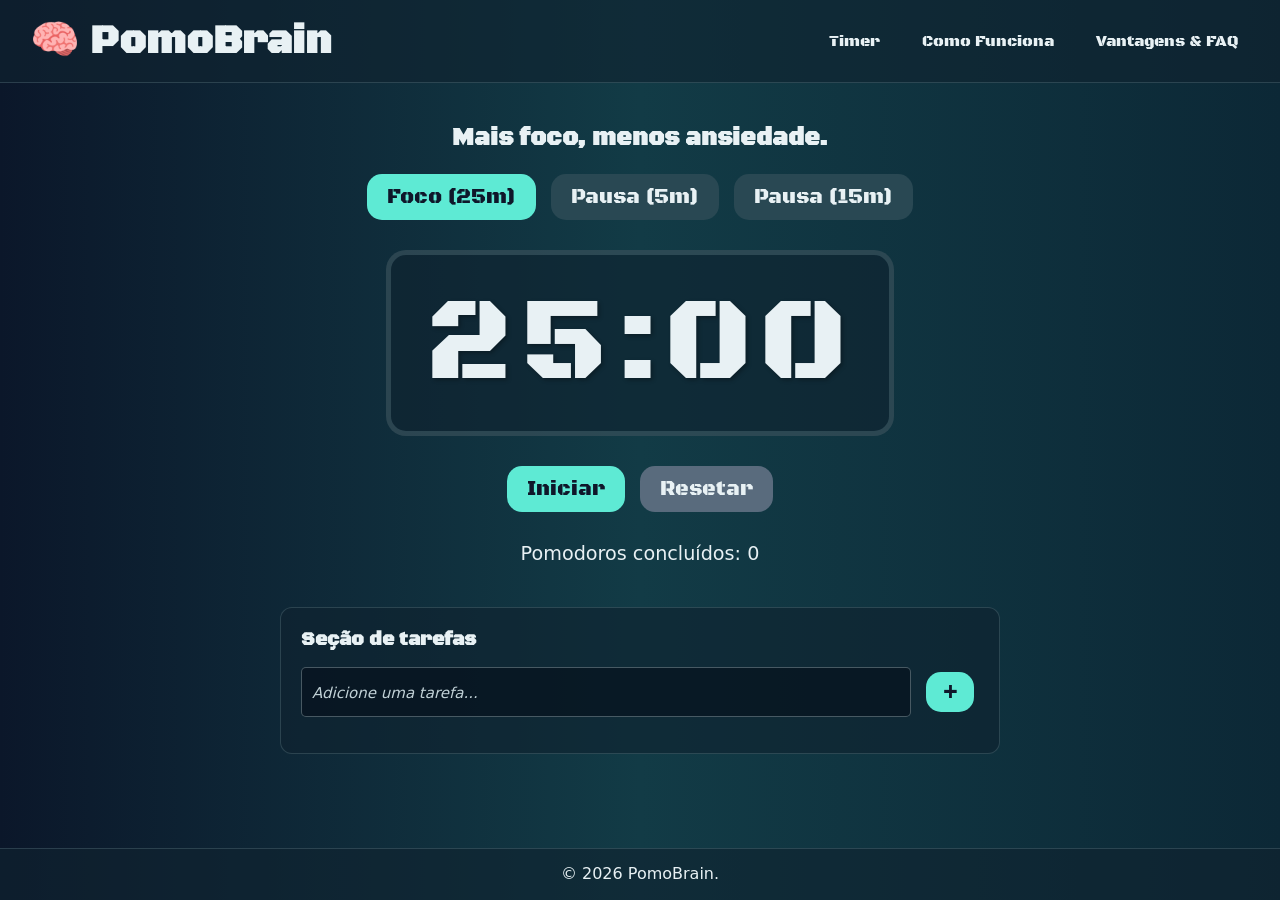
==== commit 920e43eb: "Ultima alteração do projeto! Co-authored-by: Copilot <223556219+Copilot@users.noreply.github.com>" ====
--- a/index.html
+++ b/index.html
@@ -11,81 +11,60 @@
 
 <body>
 
-    <!-- Cabeçalho -->
-    <div class="cabecalho" id="bloco-cabecalho">
-        <h1 class="titulo-principal">🧠 PomoBrain</h1>
+    <header class="cabecalho">
+        <h1 class="titulo-principal"><a href="index.html">🧠 PomoBrain</a></h1>
 
-        <div class="navegacao" id="bloco-navegacao">
+        <nav>
             <ul class="lista-navegacao">
-                <li class="item-navegacao"><a class="link-navegacao" href="index.html">Timer</a></li>
-                <li class="item-navegacao"><a class="link-navegacao" href="pages/metodo.html">Como Funciona</a></li>
-                <li class="item-navegacao"><a class="link-navegacao" href="pages/faq.html">Vantagens & FAQ</a></li>
-                <li class="item-navegacao"><a class="link-navegacao" href="pages/login.html">Login</a></li>
+                <li><a class="link-navegacao" href="index.html">Timer</a></li>
+                <li><a class="link-navegacao" href="pages/metodo.html">Como Funciona</a></li>
+                <li><a class="link-navegacao" href="pages/faq.html">Vantagens & FAQ</a></li>
             </ul>
-        </div>
-    </div>
+        </nav>
+    </header>
 
-    <!-- Conteúdo Principal -->
-    <div class="pagina-principal" id="conteudo-principal">
-
-        <!-- Bloco do Cronômetro -->
-        <!-- Bloco do Cronômetro -->
-        <div class="timer-container" id="bloco-timer">
+    <main class="pagina-principal">
+        <div class="timer-container">
             <h2 class="titulo-secao" id="mensagem-texto">Mais foco, menos ansiedade.</h2>
 
-            <!-- Botões de Modos (Foco, Pausa Curta, Pausa Longa) -->
-            <div class="grupo-botoes-modo" id="botoes-modo">
-                <button class="botao-modo" type="button" id="btn-foco">Foco (25m)</button>
+            <div>
+                <button class="botao-modo ativo" type="button" id="btn-foco">Foco (25m)</button>
                 <button class="botao-modo" type="button" id="btn-curta">Pausa (5m)</button>
                 <button class="botao-modo" type="button" id="btn-longa">Pausa (15m)</button>
             </div>
 
-            <!-- Display do Tempo -->
             <div class="display-tempo" id="tempo-display">25:00</div>
 
-            <!-- Botão Único de Controle (Iniciar/Pausar) -->
-            <div class="grupo-botoes-controle" id="botoes-controle">
+            <div>
                 <button class="botao-controle" type="button" id="btn-acao">Iniciar</button>
+                <button class="botao-controle botao-reset" type="button" id="btn-reset">Resetar</button>
             </div>
 
-            <!-- Contador de Sessões -->
-            <p class="contador-texto" id="contador-texto">Sessão 1</p>
-
+            <p class="contador-texto" id="contador-texto">Pomodoros concluídos: 0</p>
         </div>
 
-        <!-- Bloco de Tarefas -->
-        <div class="secao-tarefas" id="bloco-tarefas">
+        <div class="secao-tarefas">
             <h3 class="titulo-secao">Seção de tarefas</h3>
 
-            <div class="container-lista">
-                <ul class="lista-tarefas" id="lista-tarefas">
+            <form class="form-nova-tarefa" id="form-nova-tarefa">
+                <input
+                    class="input-tarefa"
+                    id="input-nova-tarefa"
+                    type="text"
+                    placeholder="Adicione uma tarefa..."
+                    aria-label="Nova tarefa"
+                    maxlength="200"
+                    required>
+                <button class="botao-adicionar" type="submit" aria-label="Adicionar tarefa">+</button>
+            </form>
 
-                    <!-- Os inputs foram agrupados para facilitar o CSS com Flexbox -->
-                    <li class="item-tarefa" data-tarefa-id="1">
-                        <input class="input-tarefa" type="text" placeholder="Digite sua tarefa aqui...">
-                        <input class="checkbox-tarefa" type="checkbox" data-acao="concluir-tarefa">
-                    </li>
+            <ul class="lista-tarefas" id="lista-tarefas"></ul>
+        </div>
+    </main>
 
-                    <li class="item-tarefa" data-tarefa-id="2">
-                        <input class="input-tarefa" type="text" placeholder="Digite sua tarefa aqui...">
-                        <input class="checkbox-tarefa" type="checkbox" data-acao="concluir-tarefa">
-                    </li>
-
-                    <li class="item-tarefa" data-tarefa-id="3">
-                        <input class="input-tarefa" type="text" placeholder="Digite sua tarefa aqui...">
-                        <input class="checkbox-tarefa" type="checkbox" data-acao="concluir-tarefa">
-                    </li>
-                </ul>
-            </div>
-        </div>
-
-    </div>
-
-    <!-- Rodapé -->
-    <div class="rodape" id="bloco-rodape">
-        <p class="texto-rodape">&copy; 2026 PomoBrain.</p>
-    </div>
-    <!-- Áudio oculto para o alarme -->
+    <footer class="rodape">
+        <p>&copy; 2026 PomoBrain.</p>
+    </footer>
     <audio id="som-alarme" src="assets/audio/alarme.mp3" preload="auto"></audio>
 </body>
 
--- a/assets/css/style.css
+++ b/assets/css/style.css
@@ -1,87 +1,113 @@
 @charset "UTF-8";
 @import url("https://fonts.googleapis.com/css2?family=Black+Ops+One&display=swap");
 
-/* =========================================
-   1. RESET E BASE
-   ========================================= */
-*{
-    font-family: "Black Ops One", cursive;
+:root {
+    --fundo-inicio: #0b172a;
+    --fundo-meio: #123b46;
+    --fundo-fim: #0c2836;
+    --superficie: rgba(15, 35, 48, 0.62);
+    --superficie-card: rgba(9, 24, 38, 0.48);
+    --superficie-input: rgba(5, 16, 27, 0.62);
+    --borda: rgba(194, 230, 232, 0.16);
+    --borda-input: rgba(205, 226, 231, 0.32);
+    --texto: #e8f1f4;
+    --texto-suave: #c1d1d6;
+    --destaque: #5eead4;
+    --destaque-hover: #2dd4bf;
+    --cor-pausando: #fbbf24;
+    --texto-escuro: #0f172a;
+    --botao: #294853;
+    --botao-hover: #355c68;
+    --botao-pressionado: #1d3943;
+    --botao-reset: #596b7d;
+    --botao-reset-hover: #46586a;
+    --botao-remover: #c86161;
+    --botao-remover-hover: #a94c50;
+    --sombra: rgba(0, 0, 0, 0.3);
+}
+
+* {
+    box-sizing: border-box;
     margin: 0;
     padding: 0;
-    box-sizing: border-box;
+    font-family: system-ui, -apple-system, "Segoe UI", Roboto, sans-serif;
 }
 
 body {
-    background-image: linear-gradient(90deg, #203f5c, #215254, #173b47);
-    color: #07082d;
+    min-height: 100vh;
+    display: flex;
+    flex-direction: column;
+    background-image: linear-gradient(90deg, var(--fundo-inicio), var(--fundo-meio), var(--fundo-fim));
+    color: var(--texto);
     line-height: 1.3;
-    min-height: 100vh;
-    display: flex;
-    flex-direction: column;
-}
-
-/* =========================================
-   2. ESTRUTURA PRINCIPAL
-   ========================================= */
+}
+
 .pagina-principal {
+    width: 100%;
+    max-width: 800px;
     flex: 1;
+    margin: 0 auto;
     padding: 40px;
-    max-width: 800px;
-    margin: 0 auto;
     display: flex;
     flex-direction: column;
     gap: 40px;
-    width: 100%;
 }
 
 .cabecalho {
-    background: rgba(8, 10, 59, 0.18);
-    border-bottom: 1px solid rgba(255, 255, 255, 0.2);
+    display: flex;
+    align-items: center;
+    justify-content: space-between;
+    flex-wrap: wrap;
+    gap: 12px;
     padding: 15px 30px;
-    display: flex;
-    justify-content: space-between;
+    background: var(--superficie);
+    border-bottom: 1px solid var(--borda);
+}
+
+.titulo-principal {
+    color: var(--texto);
+    font-family: "Black Ops One", cursive;
+    font-size: 2.5rem;
+}
+
+.titulo-principal a {
+    color: inherit;
+    font: inherit;
+    text-decoration: none;
+}
+
+.lista-navegacao {
+    display: flex;
     align-items: center;
-}
-
-.titulo-principal {
-    font-size: 2.5rem;
-    color: #ffffff;
-    
-}
-
-.lista-navegacao {
+    flex-wrap: wrap;
+    gap: 18px;
     list-style: none;
-    display: flex;
-    gap: 18px;
-    align-items: center;
 }
 
 .link-navegacao {
     display: block;
-    text-decoration: none;
-    font-size: 1rem;
-    color: #ffffff;
     padding: 8px 12px;
     border-radius: 8px;
+    color: var(--texto);
+    font-family: "Black Ops One", cursive;
+    font-size: 1rem;
+    text-decoration: none;
     transition: background-color 0.2s ease;
 }
 
 .link-navegacao:hover,
 .link-navegacao:focus-visible {
-    background-color: rgba(255, 255, 255, 0.18);
+    background: var(--borda);
 }
 
 .rodape {
-    background: rgba(8, 10, 59, 0.18);
-    border-top: 1px solid rgba(255, 255, 255, 0.2);
-    padding: 1px;
+    padding: 15px;
+    border-top: 1px solid var(--borda);
+    background: var(--superficie);
+    color: var(--texto);
     text-align: center;
-    color: #ffffff;
-}
-
-/* =========================================
-   3. CRONÔMETRO (TIMER)
-   ========================================= */
+}
+
 .timer-container {
     display: flex;
     flex-direction: column;
@@ -91,58 +117,115 @@
     text-align: center;
 }
 
+.titulo-secao,
+.titulo-secao-m,
+.titulo-card,
+.titulo-categoria,
+.display-tempo,
+button {
+    font-family: "Black Ops One", cursive;
+}
+
+.titulo-secao,
+.titulo-secao-m {
+    color: var(--texto);
+}
+
 .display-tempo {
-    font-size: 8rem;
-    font-weight: bold;
-    color: #07041e;
     margin: 10px 0;
+    padding: 10px 35px;
+    border: 5px solid var(--borda);
+    border-radius: 20px;
+    background: var(--superficie);
+    color: var(--texto);
+    font-size: clamp(4.2rem, 14vw, 7.5rem);
+    line-height: 1.3;
     letter-spacing: 5px;
-    text-shadow: 2px 2px 4px rgba(0, 0, 0, 0.3);
-    background-color: rgba(255, 255, 255, 0.07); /* Fundo do card */
-    border: 5px solid rgba(255, 255, 255, 0.1);
-    border-radius: 20px;
-    color: #0a0d11;    /* Deixa o texto da lista claro para dar leitura */
-    line-height: 1.7;
+    font-variant-numeric: tabular-nums;
+    text-shadow: 2px 2px 4px var(--sombra);
 }
 
 .contador-texto {
-    color: #ffffff;
+    margin-top: 10px;
+    color: var(--texto);
     font-size: 1.2rem;
-    margin-top: 10px;
-}
-
-/* Botões Gerais */
+}
+
 button {
+    margin: 5px;
     padding: 10px 20px;
-    font-size: 1.3rem;
-    background-color: #817f84;
-    color: #ffffff;
     border: none;
     border-radius: 15px;
+    background: var(--botao);
+    color: var(--texto);
+    font-size: 1.3rem;
     cursor: pointer;
     transition: background-color 0.3s ease, transform 0.1s ease;
-    margin: 5px;
 }
 
 button:hover {
-    background-color: #6b696d;
+    background: var(--botao-hover);
 }
 
 button:active {
-    background-color: #5a585c;
+    background: var(--botao-pressionado);
     transform: scale(1.05);
 }
 
-/* =========================================
-   4. TAREFAS
-   ========================================= */
+.botao-modo.ativo,
+.botao-controle,
+.botao-adicionar {
+    background: var(--destaque);
+    color: var(--texto-escuro);
+}
+
+.botao-modo.ativo:hover,
+.botao-controle:hover,
+.botao-adicionar:hover {
+    background: var(--destaque-hover);
+}
+
+.botao-controle.pausando {
+    background: var(--cor-pausando);
+    color: var(--texto-escuro);
+}
+
+.botao-reset {
+    background: var(--botao-reset);
+    color: var(--texto);
+}
+
+.botao-reset:hover {
+    background: var(--botao-reset-hover);
+}
+
 .secao-tarefas {
     width: 100%;
+    padding: 20px;
+    border: 1px solid var(--borda);
+    border-radius: 12px;
+    background: var(--superficie);
+}
+
+.secao-tarefas > .titulo-secao {
+    margin-bottom: 15px;
+}
+
+.form-nova-tarefa {
+    display: flex;
+    gap: 10px;
+    margin-bottom: 16px;
+}
+
+.botao-adicionar {
+    min-width: 48px;
+    padding: 8px 14px;
+    font-size: 1.5rem;
+    line-height: 1;
 }
 
 .lista-tarefas {
     list-style: none;
-    padding: 0;
 }
 
 .item-tarefa {
@@ -153,116 +236,91 @@
 }
 
 .input-tarefa {
+    min-width: 0;
     flex: 1;
-    padding: 5px;
-    background-color: #2c2c2c;
-    color: #ffffff;
-    border: 1px solid #ccc;
+    padding: 10px;
+    border: 1px solid var(--borda-input);
     border-radius: 5px;
+    background: var(--superficie-input);
+    color: var(--texto);
     font-size: 1rem;
-
 }
 
 .input-tarefa::placeholder {
-    color: #aaa;
+    color: var(--texto-suave);
+    font-size: 15px;
     font-style: italic;
-    font-size:15px;
 }
 
 .checkbox-tarefa {
     width: 20px;
     height: 20px;
+    accent-color: var(--destaque);
     cursor: pointer;
 }
 
-/* Risca o texto quando o checkbox é marcado */
+.btn-remover-tarefa {
+    flex: 0 0 auto;
+    padding: 9px 12px;
+    background: var(--botao-remover);
+    color: var(--texto);
+    font-size: 0.9rem;
+}
+
+.btn-remover-tarefa:hover {
+    background: var(--botao-remover-hover);
+}
+
 .item-tarefa:has(.checkbox-tarefa:checked) .input-tarefa {
-    background-image: linear-gradient(transparent 49%, rgba(255, 255, 255, 0.75) 49%, rgba(255, 255, 255, 0.75) 51%, transparent 51%);
+    background-image: linear-gradient(transparent 49%, var(--texto-suave) 49%, var(--texto-suave) 51%, transparent 51%);
     opacity: 0.7;
 }
 
-/* =========================================
-   5. CONTEÚDO (MÉTODO E FAQ)
-   ========================================= */
 .secao-conteudo {
     max-width: 800px;
-    margin: 20px auto; /* Centraliza e dá espaço entre os cards */
-    padding: 25px;     /* Espaço interno para o texto não colar nas bordas */
-    background-color: rgba(255, 255, 255, 0.07); /* Fundo do card */
-    border: 1px solid rgba(255, 255, 255, 0.1);
+    margin: 20px auto;
+    padding: 25px;
+    border: 1px solid var(--borda);
     border-radius: 12px;
-    color: #e2e8f0;    /* Deixa o texto da lista claro para dar leitura */
+    background: var(--superficie);
+    color: var(--texto);
     line-height: 1.6;
 }
 
 .titulo-secao-m {
-    color: #0b3041;    
+    margin: 0 0 30px;
     font-size: 1.5rem;
-    margin-top: 0;
-    margin-bottom: 30px;
-
-
+}
+
+.texto-destaque,
+.card-metodo p,
+.card-beneficio p,
+.resposta-faq {
+    color: var(--texto-suave);
 }
 
 .secao-conteudo li {
     margin-bottom: 15px;
 }
-.texto-destaque{
-    color:  rgb(184, 183, 183);
-}
-
-
-.titulo-card{
-    color: rgb(184, 183, 183);
-}
-
-
-.titulo-categoria{
-    color:  rgb(184, 183, 183);
-}
-
-
-/* =========================================
-   7. LOGIN
-   ========================================= */
-
-.secao-login {
-    width: 100%;
-    max-width: 400px;
-    margin: 0 auto;
-    padding: 30px 20px;
-    background-color: transparent;
-    border: 1px solid rgba(255, 255, 255, 0.2);
+
+.card-metodo,
+.card-beneficio {
+    border: 1px solid var(--borda);
+    border-radius: 12px;
+    background: var(--superficie-card);
+}
+
+.passo-a-passo {
+    margin-top: 20px;
+    padding: 20px;
+    border-left: 4px solid var(--destaque);
     border-radius: 8px;
-}
-
-.input-login {
-    width: 100%;
-    background-color: transparent;
-    border: none;
-    border-bottom: 2px solid rgba(255, 255, 255, 0.4);
-    color: #ffffff;
-    padding: 10px 5px;
-    margin-bottom: 25px; /* Já dá o espaço sem precisar de divs extras */
-    font-size: 1rem;
-    transition: border-color 0.3s ease;
-    border-radius: 10px;
-}
-
-/* =========================================
-   COMPLEMENTO DA SEÇÃO 5 (CARDS DE MÉTODOS)
-   ========================================= */
-.passo-a-passo {
-    background-color: rgba(8, 10, 59, 0.25);
-    border-left: 4px solid rgba(255, 255, 255, 0.4);
-    padding: 20px;
-    border-radius: 8px;
-    margin-top: 20px;
+    background: var(--superficie-card);
 }
 
 .passo-a-passo ol {
+    margin-top: 12px;
     padding-left: 20px;
-    margin-top: 12px;
 }
 
 .grade-metodos {
@@ -274,21 +332,111 @@
 
 .card-metodo {
     flex: 1 1 220px;
-    background-color: rgba(8, 10, 59, 0.25);
-    border: 1px solid rgba(255, 255, 255, 0.15);
-    border-radius: 12px;
     padding: 20px;
     display: flex;
     flex-direction: column;
     gap: 10px;
 }
 
-.card-metodo p {
+.card-metodo p,
+.card-beneficio p {
     font-size: 0.9rem;
-    color: #e2e8f0;
-}
-
-.titulo-principal a{
-    text-decoration: none;
-    color:#ffffff;
-}
+}
+
+.benefits-grid {
+    display: grid;
+    grid-template-columns: repeat(auto-fit, minmax(220px, 1fr));
+    gap: 18px;
+}
+
+.card-beneficio {
+    padding: 20px;
+}
+
+.card-beneficio p {
+    margin-top: 10px;
+}
+
+.titulo-card,
+.titulo-categoria {
+    color: var(--texto-suave);
+}
+
+.faq-categoria {
+    margin-top: 22px;
+}
+
+.item-faq {
+    border-top: 1px solid var(--borda);
+}
+
+.detalhe-faq {
+    padding: 14px 0;
+}
+
+.pergunta-faq {
+    display: flex;
+    align-items: baseline;
+    gap: 8px;
+    color: var(--texto);
+    cursor: pointer;
+    font-weight: 700;
+    list-style: none;
+}
+
+.pergunta-faq::-webkit-details-marker {
+    display: none;
+}
+
+.pergunta-faq::before {
+    color: var(--destaque);
+    content: "▸";
+}
+
+.detalhe-faq[open] > .pergunta-faq::before {
+    content: "▾";
+}
+
+.resposta-faq {
+    margin: 10px 0 0 20px;
+    line-height: 1.6;
+}
+
+@media (max-width: 600px) {
+    .cabecalho {
+        justify-content: center;
+        padding: 15px;
+    }
+
+    .titulo-principal {
+        font-size: 2rem;
+    }
+
+    .lista-navegacao {
+        justify-content: center;
+        gap: 6px;
+    }
+
+    .link-navegacao {
+        padding: 8px;
+        font-size: 0.85rem;
+    }
+
+    .pagina-principal {
+        padding: 24px 16px;
+        gap: 24px;
+    }
+
+    .display-tempo {
+        padding: 10px 18px;
+        letter-spacing: 2px;
+    }
+
+    .secao-tarefas {
+        padding: 16px;
+    }
+
+    .item-tarefa {
+        flex-wrap: wrap;
+    }
+}
